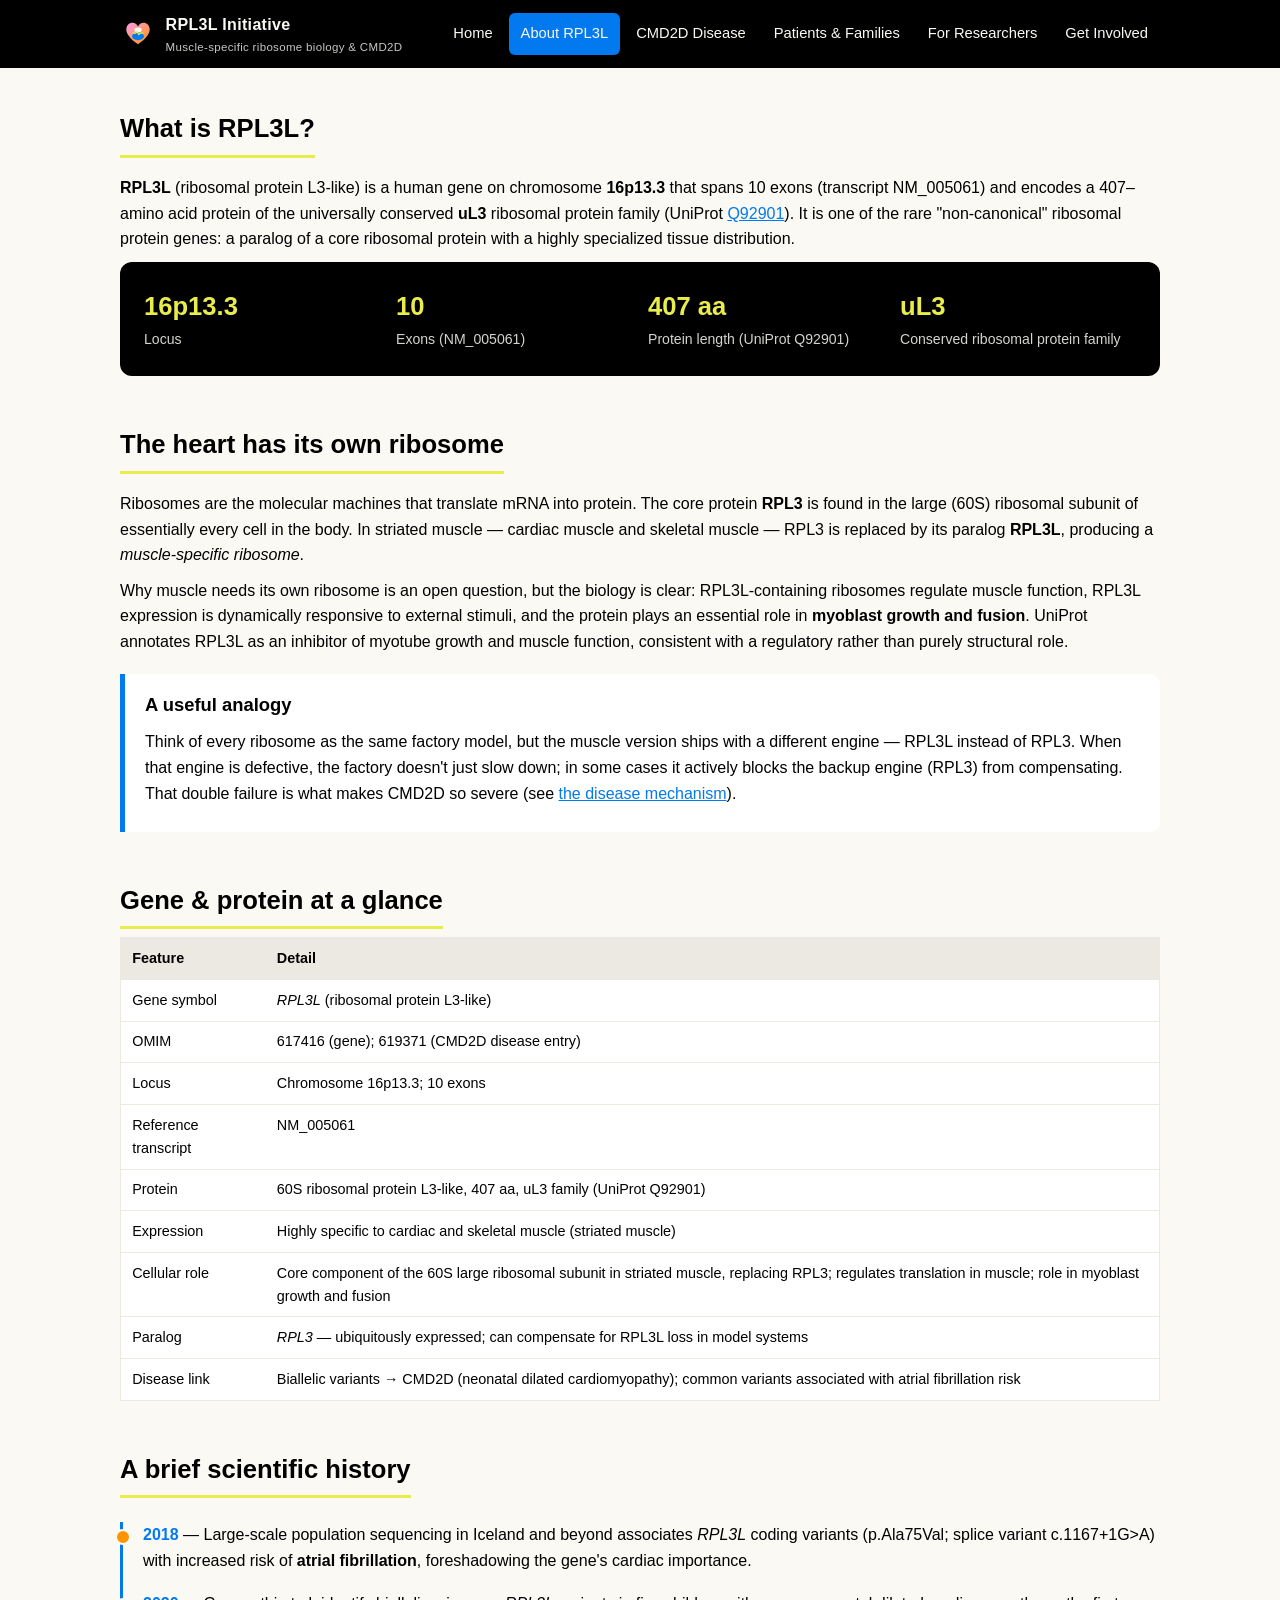
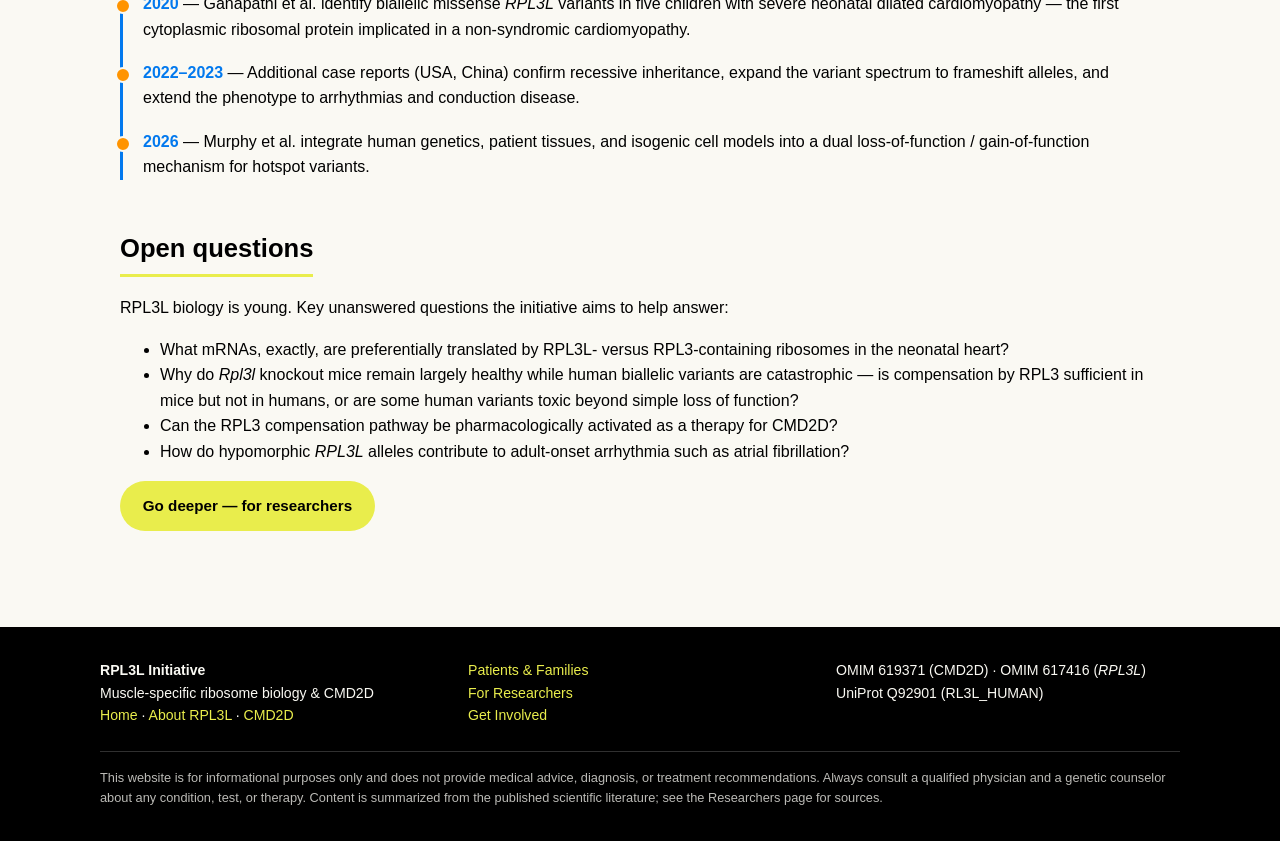
==== about.html @ f1b1e508 "Add files via upload" ====
<!DOCTYPE html>
<html lang="en">
<head>
<meta charset="utf-8">
<meta name="viewport" content="width=device-width, initial-scale=1">
<title>About RPL3L — RPL3L Initiative</title>
<meta name="description" content="RPL3L: the muscle-specific ribosomal protein. Gene, protein, function, and why the heart has its own ribosome.">
<link rel="stylesheet" href="assets/styles.css">
<link rel="icon" type="image/svg+xml" href="assets/logo.svg">
</head>
<body>

<header class="site">
  <div class="navwrap">
    <a class="brand" href="index.html">
      <svg class="mark" viewBox="0 0 40 40" aria-hidden="true" focusable="false">
        <defs>
          <linearGradient id="heartGrad" x1="0" y1="0" x2="1" y2="1">
            <stop offset="0" stop-color="#FD9BED"/>
            <stop offset="1" stop-color="#FF9400"/>
          </linearGradient>
        </defs>
        <circle cx="20" cy="20" r="20" fill="#000000"/>
        <path d="M20 31.5 C 11.5 25.5, 7 20, 7 15 C 7 10.5, 10.3 7.5, 13.8 7.5 C 16.6 7.5, 18.9 9.2, 20 11.8 C 21.1 9.2, 23.4 7.5, 26.2 7.5 C 29.7 7.5, 33 10.5, 33 15 C 33 20, 28.5 25.5, 20 31.5 Z" fill="url(#heartGrad)"/>
        <ellipse cx="20" cy="22.5" rx="6.6" ry="4.4" fill="#0279EE"/>
        <ellipse cx="20" cy="15.6" rx="4.1" ry="2.7" fill="#FAF9F3"/>
        <path d="M14.5 19 L17.5 19 L19 17.2 L21 20.8 L22.5 19 L25.5 19" fill="none" stroke="#E9ED4C" stroke-width="1.4" stroke-linecap="round" stroke-linejoin="round"/>
      </svg>
      <span class="name">RPL3L Initiative<small>Muscle-specific ribosome biology &amp; CMD2D</small></span>
    </a>
    <nav class="main" aria-label="Main navigation">
      <ul>
        <li><a href="index.html">Home</a></li>
        <li><a href="about.html" class="active">About RPL3L</a></li>
        <li><a href="cmd2d.html">CMD2D Disease</a></li>
        <li><a href="patients.html">Patients &amp; Families</a></li>
        <li><a href="research.html">For Researchers</a></li>
        <li><a href="support.html">Get Involved</a></li>
      </ul>
    </nav>
  </div>
</header>

<main>
  <section>
    <h2>What is RPL3L?</h2>
    <p>
      <strong>RPL3L</strong> (ribosomal protein L3-like) is a human gene on chromosome <strong>16p13.3</strong>
      that spans 10 exons (transcript NM_005061) and encodes a 407–amino acid protein of the universally
      conserved <strong>uL3</strong> ribosomal protein family (UniProt <a href="https://rest.uniprot.org/uniprotkb/Q92901" target="_blank" rel="noopener">Q92901</a>).
      It is one of the rare "non-canonical" ribosomal protein genes: a paralog of a core ribosomal protein
      with a highly specialized tissue distribution.
    </p>
    <div class="facts">
      <div class="fact"><b>16p13.3</b><span>Locus</span></div>
      <div class="fact"><b>10</b><span>Exons (NM_005061)</span></div>
      <div class="fact"><b>407 aa</b><span>Protein length (UniProt Q92901)</span></div>
      <div class="fact"><b>uL3</b><span>Conserved ribosomal protein family</span></div>
    </div>
  </section>

  <section>
    <h2>The heart has its own ribosome</h2>
    <p>
      Ribosomes are the molecular machines that translate mRNA into protein. The core protein
      <strong>RPL3</strong> is found in the large (60S) ribosomal subunit of essentially every cell in the body.
      In striated muscle — cardiac muscle and skeletal muscle — RPL3 is replaced by its paralog
      <strong>RPL3L</strong>, producing a <em>muscle-specific ribosome</em>.
    </p>
    <p>
      Why muscle needs its own ribosome is an open question, but the biology is clear: RPL3L-containing
      ribosomes regulate muscle function, RPL3L expression is dynamically responsive to external stimuli,
      and the protein plays an essential role in <strong>myoblast growth and fusion</strong>. UniProt annotates
      RPL3L as an inhibitor of myotube growth and muscle function, consistent with a regulatory rather than
      purely structural role.
    </p>
    <div class="callout blue">
      <h3>A useful analogy</h3>
      <p>
        Think of every ribosome as the same factory model, but the muscle version ships with a different
        engine — RPL3L instead of RPL3. When that engine is defective, the factory doesn't just slow down;
        in some cases it actively blocks the backup engine (RPL3) from compensating. That double failure is
        what makes CMD2D so severe (see <a href="cmd2d.html#mechanism">the disease mechanism</a>).
      </p>
    </div>
  </section>

  <section>
    <h2>Gene &amp; protein at a glance</h2>
    <div class="table-scroll">
      <table class="data">
        <tr><th>Feature</th><th>Detail</th></tr>
        <tr><td>Gene symbol</td><td><em>RPL3L</em> (ribosomal protein L3-like)</td></tr>
        <tr><td>OMIM</td><td>617416 (gene); 619371 (CMD2D disease entry)</td></tr>
        <tr><td>Locus</td><td>Chromosome 16p13.3; 10 exons</td></tr>
        <tr><td>Reference transcript</td><td>NM_005061</td></tr>
        <tr><td>Protein</td><td>60S ribosomal protein L3-like, 407 aa, uL3 family (UniProt Q92901)</td></tr>
        <tr><td>Expression</td><td>Highly specific to cardiac and skeletal muscle (striated muscle)</td></tr>
        <tr><td>Cellular role</td><td>Core component of the 60S large ribosomal subunit in striated muscle, replacing RPL3; regulates translation in muscle; role in myoblast growth and fusion</td></tr>
        <tr><td>Paralog</td><td><em>RPL3</em> — ubiquitously expressed; can compensate for RPL3L loss in model systems</td></tr>
        <tr><td>Disease link</td><td>Biallelic variants → CMD2D (neonatal dilated cardiomyopathy); common variants associated with atrial fibrillation risk</td></tr>
      </table>
    </div>
  </section>

  <section>
    <h2>A brief scientific history</h2>
    <ul class="timeline">
      <li><b class="year">2018</b> — Large-scale population sequencing in Iceland and beyond associates <em>RPL3L</em> coding variants (p.Ala75Val; splice variant c.1167+1G&gt;A) with increased risk of <strong>atrial fibrillation</strong>, foreshadowing the gene's cardiac importance.</li>
      <li><b class="year">2020</b> — Ganapathi et&nbsp;al. identify biallelic missense <em>RPL3L</em> variants in five children with severe neonatal dilated cardiomyopathy — the first cytoplasmic ribosomal protein implicated in a non-syndromic cardiomyopathy.</li>
      <li><b class="year">2022–2023</b> — Additional case reports (USA, China) confirm recessive inheritance, expand the variant spectrum to frameshift alleles, and extend the phenotype to arrhythmias and conduction disease.</li>
      <li><b class="year">2026</b> — Murphy et&nbsp;al. integrate human genetics, patient tissues, and isogenic cell models into a dual loss-of-function / gain-of-function mechanism for hotspot variants.</li>
    </ul>
  </section>

  <section>
    <h2>Open questions</h2>
    <p>
      RPL3L biology is young. Key unanswered questions the initiative aims to help answer:
    </p>
    <ul>
      <li>What mRNAs, exactly, are preferentially translated by RPL3L- versus RPL3-containing ribosomes in the neonatal heart?</li>
      <li>Why do <em>Rpl3l</em> knockout mice remain largely healthy while human biallelic variants are catastrophic — is compensation by RPL3 sufficient in mice but not in humans, or are some human variants toxic beyond simple loss of function?</li>
      <li>Can the RPL3 compensation pathway be pharmacologically activated as a therapy for CMD2D?</li>
      <li>How do hypomorphic <em>RPL3L</em> alleles contribute to adult-onset arrhythmia such as atrial fibrillation?</li>
    </ul>
    <p><a class="btn primary" href="research.html">Go deeper — for researchers</a></p>
  </section>
</main>

<footer class="site">
  <div class="inner">
    <div>
      <strong>RPL3L Initiative</strong><br>
      Muscle-specific ribosome biology &amp; CMD2D<br>
      <a href="index.html">Home</a> · <a href="about.html">About RPL3L</a> · <a href="cmd2d.html">CMD2D</a>
    </div>
    <div>
      <a href="patients.html">Patients &amp; Families</a><br>
      <a href="research.html">For Researchers</a><br>
      <a href="support.html">Get Involved</a>
    </div>
    <div>
      OMIM 619371 (CMD2D) · OMIM 617416 (<em>RPL3L</em>)<br>
      UniProt Q92901 (RL3L_HUMAN)
    </div>
  </div>
  <div class="disclaimer">
    This website is for informational purposes only and does not provide medical advice, diagnosis, or treatment
    recommendations. Always consult a qualified physician and a genetic counselor about any condition, test, or
    therapy. Content is summarized from the published scientific literature; see the Researchers page for sources.
  </div>
</footer>

</body>
</html>
---- assets/styles.css ----
/* RPL3L Foundation — shared styles */
:root {
  --ink: #000000;
  --paper: #FAF9F3;
  --paper-alt: #ECE9E2;
  --yellow: #E9ED4C;
  --orange: #FF9400;
  --green: #75A025;
  --pink: #FD9BED;
  --blue: #0279EE;
  --muted: #5a5a52;
  --maxw: 1080px;
}

* { box-sizing: border-box; }

html { scroll-behavior: smooth; }

body {
  margin: 0;
  font-family: "Liberation Sans", Arimo, Arial, Helvetica, sans-serif;
  background: var(--paper);
  color: var(--ink);
  line-height: 1.6;
}

/* ---------- Header / nav ---------- */
header.site {
  background: var(--ink);
  color: var(--paper);
  position: sticky;
  top: 0;
  z-index: 50;
}
.navwrap {
  max-width: var(--maxw);
  margin: 0 auto;
  padding: 0 1.25rem;
  display: flex;
  align-items: center;
  justify-content: space-between;
  flex-wrap: wrap;
}
.brand {
  display: flex;
  align-items: center;
  gap: 0.6rem;
  padding: 0.75rem 0;
  text-decoration: none;
  color: var(--paper);
}
.brand .mark {
  width: 36px; height: 36px;
  flex: none;
}
.brand .name { font-weight: 700; letter-spacing: 0.02em; }
.brand .name small { display: block; font-weight: 400; font-size: 0.72rem; opacity: 0.8; }
nav.main ul {
  list-style: none;
  display: flex;
  gap: 0.25rem;
  margin: 0; padding: 0;
  flex-wrap: wrap;
}
nav.main a {
  display: block;
  padding: 0.6rem 0.75rem;
  color: var(--paper);
  text-decoration: none;
  font-size: 0.92rem;
  border-radius: 6px;
}
nav.main a:hover { background: rgba(255,255,255,0.14); }
nav.main a.active { background: var(--blue); }

/* ---------- Hero ---------- */
.hero {
  background: var(--ink);
  color: var(--paper);
  padding: 4rem 1.25rem 4.5rem;
}
.hero .inner { max-width: var(--maxw); margin: 0 auto; }
.hero h1 { font-size: clamp(1.9rem, 4.5vw, 3rem); margin: 0 0 0.75rem; line-height: 1.15; }
.hero h1 .line { display: block; }
.hero h1 .accent { color: var(--yellow); }
.hero p.lede { font-size: 1.15rem; max-width: 46rem; opacity: 0.92; margin: 0 0 1.75rem; }
.btnrow { display: flex; gap: 0.75rem; flex-wrap: wrap; }
.btn {
  display: inline-block;
  padding: 0.7rem 1.3rem;
  border-radius: 999px;
  text-decoration: none;
  font-weight: 700;
  font-size: 0.95rem;
  border: 2px solid transparent;
}
.btn.primary { background: var(--yellow); color: var(--ink); }
.btn.primary:hover { background: var(--orange); }
.btn.ghost { border-color: var(--paper); color: var(--paper); }
.btn.ghost:hover { background: rgba(255,255,255,0.15); }

/* ---------- Layout ---------- */
main { max-width: var(--maxw); margin: 0 auto; padding: 2.5rem 1.25rem 3rem; }
section { margin-bottom: 3rem; }
h2 {
  font-size: 1.6rem;
  margin: 0 0 0.5rem;
  padding-bottom: 0.35rem;
  border-bottom: 3px solid var(--yellow);
  display: inline-block;
}
h3 { font-size: 1.15rem; margin: 1.5rem 0 0.4rem; }
p { margin: 0.6rem 0; }
a { color: var(--blue); }
code { background: var(--paper-alt); padding: 0.1em 0.35em; border-radius: 4px; font-size: 0.9em; }

/* ---------- Cards ---------- */
.cards {
  display: grid;
  grid-template-columns: repeat(auto-fit, minmax(230px, 1fr));
  gap: 1rem;
}
.card {
  background: #fff;
  border: 1px solid var(--paper-alt);
  border-radius: 12px;
  padding: 1.25rem;
  text-decoration: none;
  color: var(--ink);
  display: block;
  border-top: 5px solid var(--blue);
  transition: transform 0.12s ease, box-shadow 0.12s ease;
}
.card:hover { transform: translateY(-3px); box-shadow: 0 6px 18px rgba(0,0,0,0.08); }
.card h3 { margin: 0.2rem 0 0.4rem; }
.card p { font-size: 0.92rem; color: var(--muted); margin: 0; }
.card.c-yellow { border-top-color: var(--yellow); }
.card.c-orange { border-top-color: var(--orange); }
.card.c-green  { border-top-color: var(--green); }
.card.c-pink   { border-top-color: var(--pink); }
.card.c-blue   { border-top-color: var(--blue); }

/* ---------- Fact strip ---------- */
.facts {
  display: grid;
  grid-template-columns: repeat(auto-fit, minmax(180px, 1fr));
  gap: 1rem;
  background: var(--ink);
  color: var(--paper);
  border-radius: 12px;
  padding: 1.5rem;
}
.facts .fact b { display: block; font-size: 1.6rem; color: var(--yellow); }
.facts .fact span { font-size: 0.88rem; opacity: 0.85; }

/* ---------- Tables ---------- */
table.data {
  width: 100%;
  border-collapse: collapse;
  font-size: 0.9rem;
  background: #fff;
  border: 1px solid var(--paper-alt);
}
table.data th, table.data td {
  padding: 0.55rem 0.7rem;
  border-bottom: 1px solid var(--paper-alt);
  text-align: left;
  vertical-align: top;
}
table.data th { background: var(--paper-alt); font-weight: 700; }
table.data tr:last-child td { border-bottom: none; }
.table-scroll { overflow-x: auto; }

/* ---------- Callouts ---------- */
.callout {
  border-left: 5px solid var(--orange);
  background: #fff;
  padding: 1rem 1.25rem;
  border-radius: 0 10px 10px 0;
  margin: 1.25rem 0;
}
.callout.blue { border-left-color: var(--blue); }
.callout.green { border-left-color: var(--green); }
.callout h3 { margin: 0 0 0.3rem; }

/* ---------- Timeline ---------- */
.timeline { list-style: none; margin: 1rem 0; padding: 0 0 0 1.25rem; border-left: 3px solid var(--blue); }
.timeline li { margin: 0 0 1.1rem; position: relative; }
.timeline li::before {
  content: "";
  position: absolute;
  left: -1.72rem;
  top: 0.45rem;
  width: 0.75rem; height: 0.75rem;
  border-radius: 50%;
  background: var(--orange);
  border: 2px solid var(--paper);
}
.timeline b.year { color: var(--blue); }

/* ---------- FAQ ---------- */
details {
  background: #fff;
  border: 1px solid var(--paper-alt);
  border-radius: 8px;
  padding: 0.75rem 1rem;
  margin: 0.6rem 0;
}
details summary { font-weight: 700; cursor: pointer; }
details[open] summary { color: var(--blue); }

/* ---------- Footer ---------- */
footer.site {
  background: var(--ink);
  color: var(--paper);
  padding: 2rem 1.25rem;
  font-size: 0.88rem;
}
footer.site .inner {
  max-width: var(--maxw);
  margin: 0 auto;
  display: grid;
  grid-template-columns: repeat(auto-fit, minmax(220px, 1fr));
  gap: 1.5rem;
}
footer.site a { color: var(--yellow); text-decoration: none; }
footer.site a:hover { text-decoration: underline; }
.disclaimer {
  max-width: var(--maxw);
  margin: 1.5rem auto 0;
  padding-top: 1rem;
  border-top: 1px solid rgba(255,255,255,0.25);
  opacity: 0.75;
  font-size: 0.8rem;
}

/* ---------- Misc ---------- */
.pill {
  display: inline-block;
  background: var(--paper-alt);
  border-radius: 999px;
  padding: 0.15rem 0.7rem;
  font-size: 0.8rem;
  font-weight: 700;
  margin: 0 0.25rem 0.25rem 0;
}
.pill.b { background: var(--blue); color: #fff; }
.pill.o { background: var(--orange); color: #fff; }
.pill.g { background: var(--green); color: #fff; }
.pill.p { background: var(--pink); }
.pill.y { background: var(--yellow); }
figure.heroimg { margin: 0; }
figure.heroimg img { width: 100%; border-radius: 12px; display: block; }
figure.heroimg figcaption { font-size: 0.82rem; color: var(--muted); margin-top: 0.4rem; }
.reflist { font-size: 0.88rem; }
.reflist li { margin-bottom: 0.5rem; }
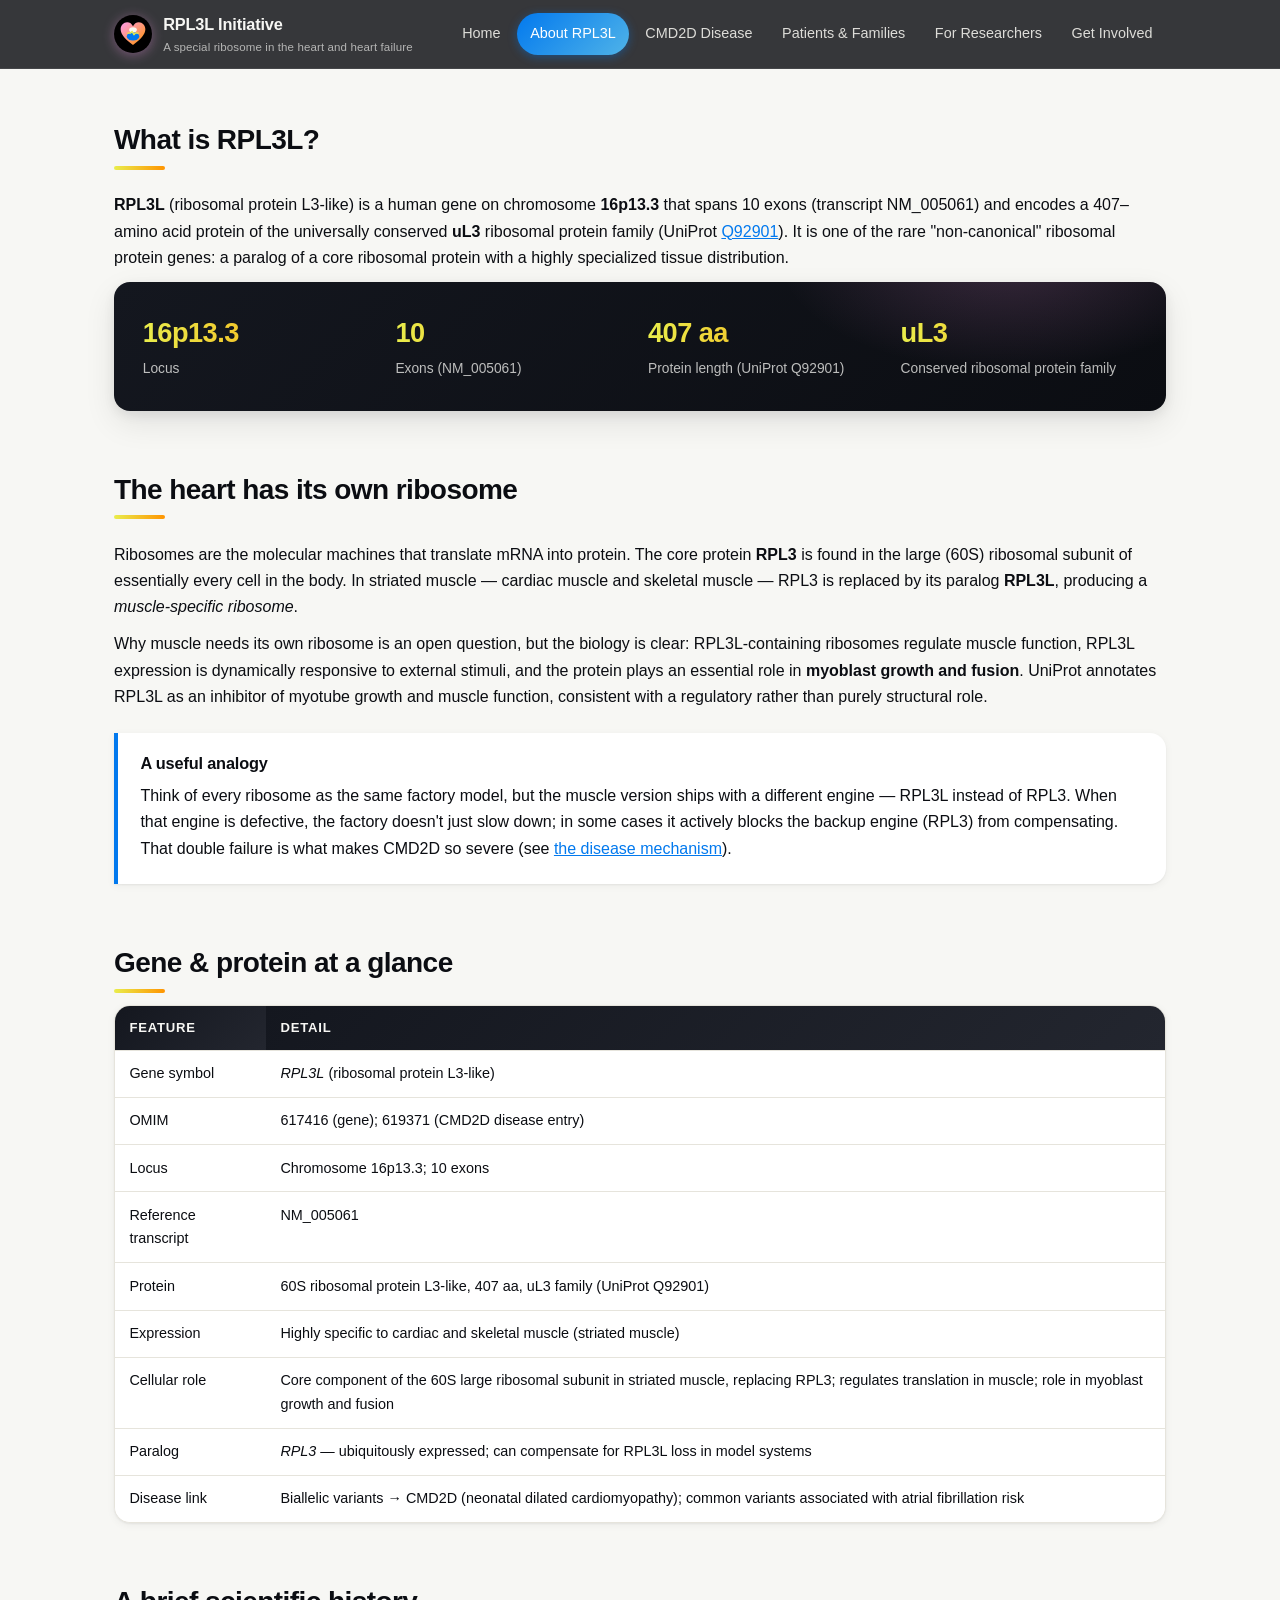
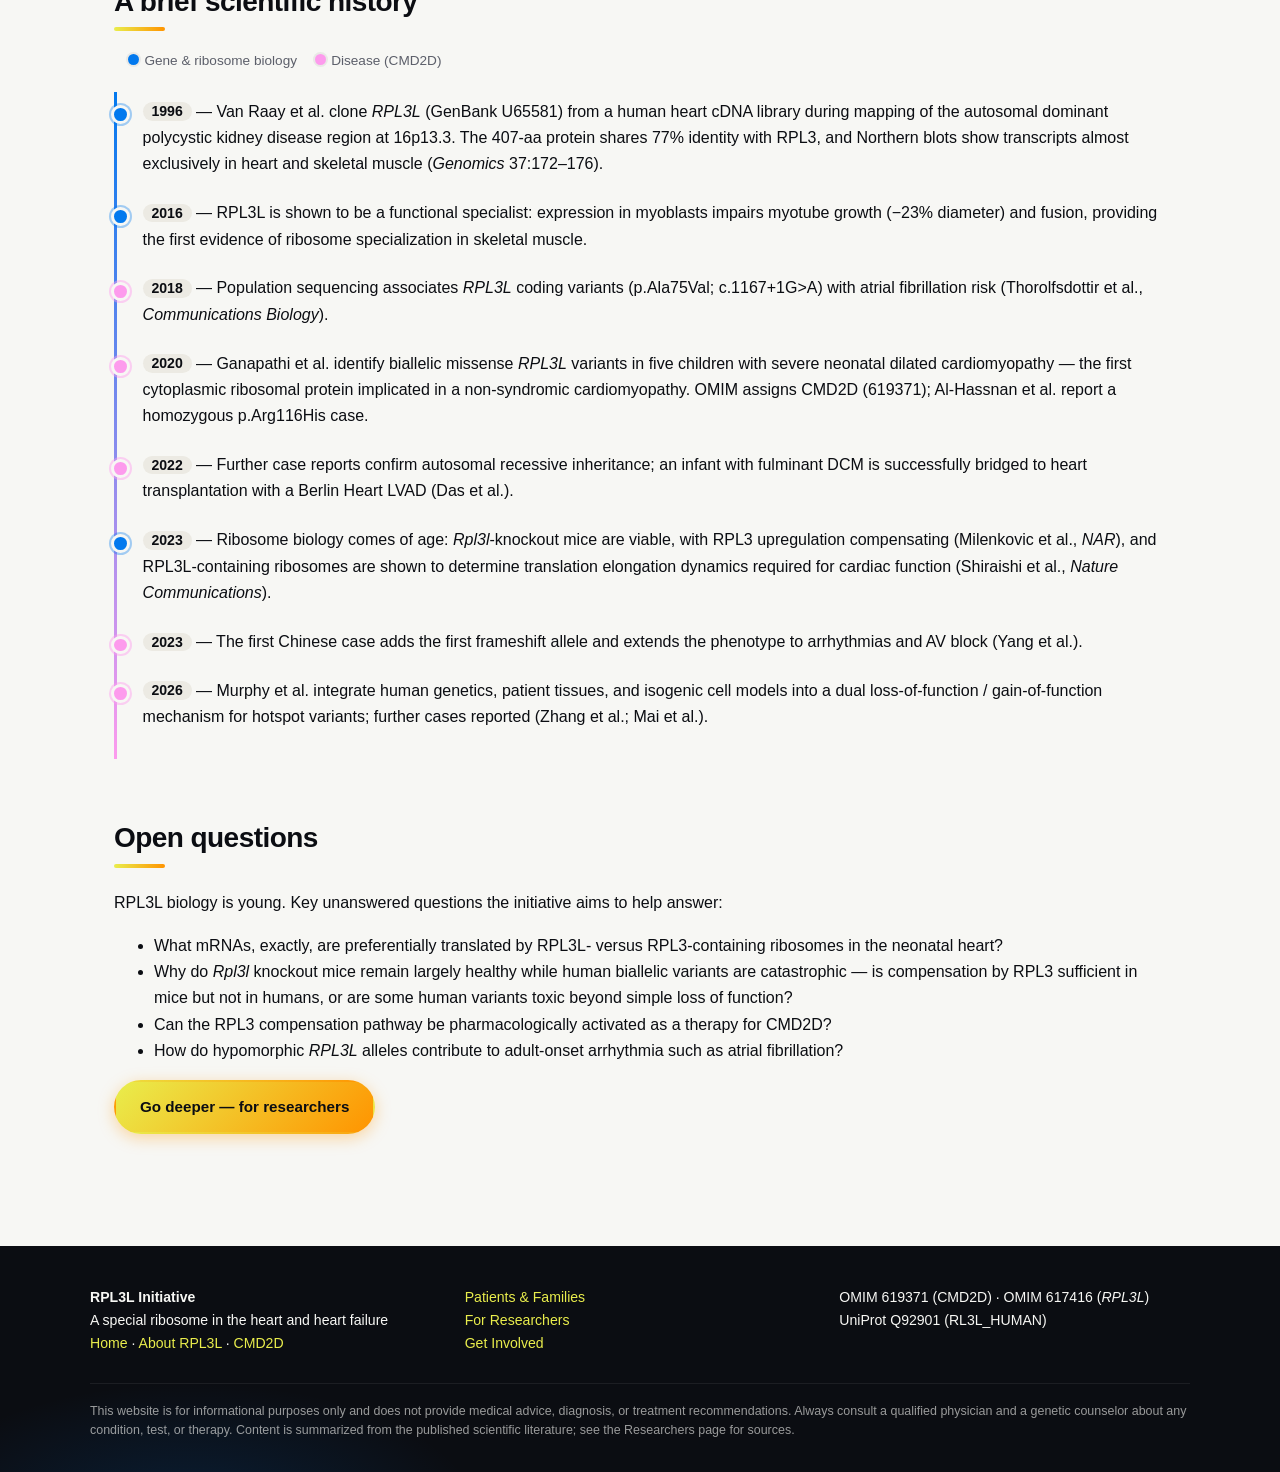
==== commit 094f1fe9: "Add files via upload" ====
--- a/about.html
+++ b/about.html
@@ -26,7 +26,7 @@
         <ellipse cx="20" cy="15.6" rx="4.1" ry="2.7" fill="#FAF9F3"/>
         <path d="M14.5 19 L17.5 19 L19 17.2 L21 20.8 L22.5 19 L25.5 19" fill="none" stroke="#E9ED4C" stroke-width="1.4" stroke-linecap="round" stroke-linejoin="round"/>
       </svg>
-      <span class="name">RPL3L Initiative<small>Muscle-specific ribosome biology &amp; CMD2D</small></span>
+      <span class="name">RPL3L Initiative<small>A special ribosome in the heart and heart failure</small></span>
     </a>
     <nav class="main" aria-label="Main navigation">
       <ul>
@@ -105,11 +105,19 @@
 
   <section>
     <h2>A brief scientific history</h2>
+    <p class="timeline-legend">
+      <span class="dot gene"></span>Gene &amp; ribosome biology
+      <span class="dot dis"></span>Disease (CMD2D)
+    </p>
     <ul class="timeline">
-      <li><b class="year">2018</b> — Large-scale population sequencing in Iceland and beyond associates <em>RPL3L</em> coding variants (p.Ala75Val; splice variant c.1167+1G&gt;A) with increased risk of <strong>atrial fibrillation</strong>, foreshadowing the gene's cardiac importance.</li>
-      <li><b class="year">2020</b> — Ganapathi et&nbsp;al. identify biallelic missense <em>RPL3L</em> variants in five children with severe neonatal dilated cardiomyopathy — the first cytoplasmic ribosomal protein implicated in a non-syndromic cardiomyopathy.</li>
-      <li><b class="year">2022–2023</b> — Additional case reports (USA, China) confirm recessive inheritance, expand the variant spectrum to frameshift alleles, and extend the phenotype to arrhythmias and conduction disease.</li>
-      <li><b class="year">2026</b> — Murphy et&nbsp;al. integrate human genetics, patient tissues, and isogenic cell models into a dual loss-of-function / gain-of-function mechanism for hotspot variants.</li>
+      <li><b class="year">1996</b> — Van Raay et&nbsp;al. clone <em>RPL3L</em> (GenBank U65581) from a human heart cDNA library during mapping of the autosomal dominant polycystic kidney disease region at 16p13.3. The 407-aa protein shares 77% identity with RPL3, and Northern blots show transcripts almost exclusively in heart and skeletal muscle (<em>Genomics</em> 37:172–176).</li>
+      <li><b class="year">2016</b> — RPL3L is shown to be a functional specialist: expression in myoblasts impairs myotube growth (−23% diameter) and fusion, providing the first evidence of ribosome specialization in skeletal muscle.</li>
+      <li class="disease"><b class="year">2018</b> — Population sequencing associates <em>RPL3L</em> coding variants (p.Ala75Val; c.1167+1G&gt;A) with atrial fibrillation risk (Thorolfsdottir et&nbsp;al., <em>Communications Biology</em>).</li>
+      <li class="disease"><b class="year">2020</b> — Ganapathi et&nbsp;al. identify biallelic missense <em>RPL3L</em> variants in five children with severe neonatal dilated cardiomyopathy — the first cytoplasmic ribosomal protein implicated in a non-syndromic cardiomyopathy. OMIM assigns CMD2D (619371); Al-Hassnan et&nbsp;al. report a homozygous p.Arg116His case.</li>
+      <li class="disease"><b class="year">2022</b> — Further case reports confirm autosomal recessive inheritance; an infant with fulminant DCM is successfully bridged to heart transplantation with a Berlin Heart LVAD (Das et&nbsp;al.).</li>
+      <li><b class="year">2023</b> — Ribosome biology comes of age: <em>Rpl3l</em>-knockout mice are viable, with RPL3 upregulation compensating (Milenkovic et&nbsp;al., <em>NAR</em>), and RPL3L-containing ribosomes are shown to determine translation elongation dynamics required for cardiac function (Shiraishi et&nbsp;al., <em>Nature Communications</em>).</li>
+      <li class="disease"><b class="year">2023</b> — The first Chinese case adds the first frameshift allele and extends the phenotype to arrhythmias and AV block (Yang et&nbsp;al.).</li>
+      <li class="disease"><b class="year">2026</b> — Murphy et&nbsp;al. integrate human genetics, patient tissues, and isogenic cell models into a dual loss-of-function / gain-of-function mechanism for hotspot variants; further cases reported (Zhang et&nbsp;al.; Mai et&nbsp;al.).</li>
     </ul>
   </section>
 
@@ -132,7 +140,7 @@
   <div class="inner">
     <div>
       <strong>RPL3L Initiative</strong><br>
-      Muscle-specific ribosome biology &amp; CMD2D<br>
+      A special ribosome in the heart and heart failure<br>
       <a href="index.html">Home</a> · <a href="about.html">About RPL3L</a> · <a href="cmd2d.html">CMD2D</a>
     </div>
     <div>
--- a/assets/styles.css
+++ b/assets/styles.css
@@ -1,222 +1,378 @@
-/* RPL3L Foundation — shared styles */
+/* RPL3L Initiative — modern theme */
 :root {
-  --ink: #000000;
-  --paper: #FAF9F3;
-  --paper-alt: #ECE9E2;
-  --yellow: #E9ED4C;
-  --orange: #FF9400;
-  --green: #75A025;
-  --pink: #FD9BED;
-  --blue: #0279EE;
-  --muted: #5a5a52;
-  --maxw: 1080px;
+  --ink: #0b0d12;
+  --paper: #f7f7f4;
+  --paper-alt: #eceae3;
+  --card: #ffffff;
+  --yellow: #e9ed4c;
+  --orange: #ff9400;
+  --green: #75a025;
+  --pink: #fd9bed;
+  --blue: #0279ee;
+  --muted: #5c5f6a;
+  --line: #e6e4dc;
+  --radius: 16px;
+  --shadow-sm: 0 1px 2px rgba(11, 13, 18, 0.05), 0 2px 8px rgba(11, 13, 18, 0.05);
+  --shadow-md: 0 4px 12px rgba(11, 13, 18, 0.07), 0 12px 32px rgba(11, 13, 18, 0.09);
+  --maxw: 1100px;
 }
 
 * { box-sizing: border-box; }
-
 html { scroll-behavior: smooth; }
+::selection { background: var(--yellow); color: var(--ink); }
+:focus-visible { outline: 3px solid var(--blue); outline-offset: 2px; border-radius: 4px; }
 
 body {
   margin: 0;
-  font-family: "Liberation Sans", Arimo, Arial, Helvetica, sans-serif;
+  font-family: "Inter", "Liberation Sans", Arimo, -apple-system, "Segoe UI", Roboto, "Helvetica Neue", Arial, sans-serif;
   background: var(--paper);
   color: var(--ink);
-  line-height: 1.6;
+  line-height: 1.65;
+  -webkit-font-smoothing: antialiased;
+  text-rendering: optimizeLegibility;
 }
 
 /* ---------- Header / nav ---------- */
 header.site {
-  background: var(--ink);
+  background: rgba(11, 13, 18, 0.82);
   color: var(--paper);
   position: sticky;
   top: 0;
   z-index: 50;
+  backdrop-filter: blur(14px) saturate(1.4);
+  -webkit-backdrop-filter: blur(14px) saturate(1.4);
+  border-bottom: 1px solid rgba(255, 255, 255, 0.08);
 }
 .navwrap {
   max-width: var(--maxw);
   margin: 0 auto;
-  padding: 0 1.25rem;
+  padding: 0 1.5rem;
   display: flex;
   align-items: center;
   justify-content: space-between;
   flex-wrap: wrap;
+  gap: 0.25rem 1rem;
 }
 .brand {
   display: flex;
   align-items: center;
-  gap: 0.6rem;
-  padding: 0.75rem 0;
+  gap: 0.7rem;
+  padding: 0.7rem 0;
   text-decoration: none;
   color: var(--paper);
 }
 .brand .mark {
-  width: 36px; height: 36px;
+  width: 38px; height: 38px;
   flex: none;
-}
-.brand .name { font-weight: 700; letter-spacing: 0.02em; }
-.brand .name small { display: block; font-weight: 400; font-size: 0.72rem; opacity: 0.8; }
+  filter: drop-shadow(0 2px 6px rgba(253, 155, 237, 0.35));
+  transition: transform 0.25s ease;
+}
+.brand:hover .mark { transform: scale(1.06) rotate(-3deg); }
+.brand .name { font-weight: 700; letter-spacing: -0.01em; font-size: 1.02rem; }
+.brand .name small { display: block; font-weight: 400; font-size: 0.72rem; opacity: 0.65; letter-spacing: 0.01em; }
 nav.main ul {
   list-style: none;
   display: flex;
-  gap: 0.25rem;
+  gap: 0.15rem;
   margin: 0; padding: 0;
   flex-wrap: wrap;
 }
 nav.main a {
   display: block;
-  padding: 0.6rem 0.75rem;
-  color: var(--paper);
+  padding: 0.55rem 0.85rem;
+  color: rgba(250, 249, 243, 0.85);
   text-decoration: none;
-  font-size: 0.92rem;
-  border-radius: 6px;
-}
-nav.main a:hover { background: rgba(255,255,255,0.14); }
-nav.main a.active { background: var(--blue); }
+  font-size: 0.9rem;
+  font-weight: 500;
+  border-radius: 999px;
+  transition: color 0.15s ease, background 0.15s ease;
+}
+nav.main a:hover { color: #fff; background: rgba(255, 255, 255, 0.1); }
+nav.main a.active {
+  background: linear-gradient(135deg, var(--blue), #4fb3e8);
+  color: #fff;
+  box-shadow: 0 2px 10px rgba(2, 121, 238, 0.4);
+}
 
 /* ---------- Hero ---------- */
 .hero {
+  position: relative;
   background: var(--ink);
   color: var(--paper);
-  padding: 4rem 1.25rem 4.5rem;
-}
-.hero .inner { max-width: var(--maxw); margin: 0 auto; }
-.hero h1 { font-size: clamp(1.9rem, 4.5vw, 3rem); margin: 0 0 0.75rem; line-height: 1.15; }
+  padding: 5.5rem 1.5rem 6rem;
+  overflow: hidden;
+}
+.hero::before {
+  content: "";
+  position: absolute;
+  inset: 0;
+  background:
+    radial-gradient(42rem 24rem at 12% -10%, rgba(2, 121, 238, 0.28), transparent 60%),
+    radial-gradient(38rem 22rem at 88% 0%, rgba(253, 155, 237, 0.22), transparent 60%),
+    radial-gradient(30rem 20rem at 55% 115%, rgba(255, 148, 0, 0.14), transparent 65%);
+  pointer-events: none;
+}
+.hero .inner { position: relative; max-width: var(--maxw); margin: 0 auto; }
+.hero h1 {
+  font-size: clamp(2rem, 4.8vw, 3.2rem);
+  margin: 0 0 1rem;
+  line-height: 1.12;
+  letter-spacing: -0.025em;
+  font-weight: 800;
+}
 .hero h1 .line { display: block; }
-.hero h1 .accent { color: var(--yellow); }
-.hero p.lede { font-size: 1.15rem; max-width: 46rem; opacity: 0.92; margin: 0 0 1.75rem; }
-.btnrow { display: flex; gap: 0.75rem; flex-wrap: wrap; }
+.hero h1 .accent {
+  background: linear-gradient(90deg, var(--yellow), var(--orange) 55%, var(--pink));
+  -webkit-background-clip: text;
+  background-clip: text;
+  color: transparent;
+}
+.hero p.lede { font-size: 1.15rem; max-width: 46rem; opacity: 0.88; margin: 0 0 2rem; }
+.btnrow { display: flex; gap: 0.8rem; flex-wrap: wrap; }
 .btn {
   display: inline-block;
-  padding: 0.7rem 1.3rem;
+  padding: 0.75rem 1.5rem;
   border-radius: 999px;
   text-decoration: none;
-  font-weight: 700;
+  font-weight: 600;
   font-size: 0.95rem;
   border: 2px solid transparent;
-}
-.btn.primary { background: var(--yellow); color: var(--ink); }
-.btn.primary:hover { background: var(--orange); }
-.btn.ghost { border-color: var(--paper); color: var(--paper); }
-.btn.ghost:hover { background: rgba(255,255,255,0.15); }
+  transition: transform 0.15s ease, box-shadow 0.15s ease, background 0.15s ease;
+}
+.btn:hover { transform: translateY(-2px); }
+.btn.primary {
+  background: linear-gradient(135deg, var(--yellow), var(--orange));
+  color: var(--ink);
+  box-shadow: 0 4px 16px rgba(255, 148, 0, 0.35);
+}
+.btn.primary:hover { box-shadow: 0 6px 22px rgba(255, 148, 0, 0.45); }
+.btn.ghost { border-color: rgba(250, 249, 243, 0.4); color: var(--paper); }
+.btn.ghost:hover { background: rgba(255, 255, 255, 0.1); border-color: rgba(250, 249, 243, 0.7); }
 
 /* ---------- Layout ---------- */
-main { max-width: var(--maxw); margin: 0 auto; padding: 2.5rem 1.25rem 3rem; }
-section { margin-bottom: 3rem; }
+main { max-width: var(--maxw); margin: 0 auto; padding: 3rem 1.5rem 3.5rem; }
+section { margin-bottom: 3.5rem; scroll-margin-top: 5rem; }
 h2 {
-  font-size: 1.6rem;
-  margin: 0 0 0.5rem;
-  padding-bottom: 0.35rem;
-  border-bottom: 3px solid var(--yellow);
+  font-size: 1.75rem;
+  letter-spacing: -0.02em;
+  margin: 0 0 0.75rem;
   display: inline-block;
-}
-h3 { font-size: 1.15rem; margin: 1.5rem 0 0.4rem; }
-p { margin: 0.6rem 0; }
+  position: relative;
+  padding-bottom: 0.4rem;
+}
+h2::after {
+  content: "";
+  position: absolute;
+  left: 0; bottom: 0;
+  width: 3.2rem; height: 4px;
+  border-radius: 4px;
+  background: linear-gradient(90deg, var(--yellow), var(--orange));
+}
+h3 { font-size: 1.15rem; margin: 1.6rem 0 0.4rem; letter-spacing: -0.01em; }
+p { margin: 0.65rem 0; }
 a { color: var(--blue); }
-code { background: var(--paper-alt); padding: 0.1em 0.35em; border-radius: 4px; font-size: 0.9em; }
+code {
+  background: var(--paper-alt);
+  padding: 0.12em 0.4em;
+  border-radius: 6px;
+  font-size: 0.88em;
+  font-family: "SF Mono", ui-monospace, "Cascadia Code", Consolas, monospace;
+}
 
 /* ---------- Cards ---------- */
 .cards {
   display: grid;
   grid-template-columns: repeat(auto-fit, minmax(230px, 1fr));
-  gap: 1rem;
+  gap: 1.1rem;
 }
 .card {
-  background: #fff;
-  border: 1px solid var(--paper-alt);
-  border-radius: 12px;
-  padding: 1.25rem;
+  background: var(--card);
+  border: 1px solid var(--line);
+  border-radius: var(--radius);
+  padding: 1.4rem 1.3rem;
   text-decoration: none;
   color: var(--ink);
   display: block;
-  border-top: 5px solid var(--blue);
-  transition: transform 0.12s ease, box-shadow 0.12s ease;
-}
-.card:hover { transform: translateY(-3px); box-shadow: 0 6px 18px rgba(0,0,0,0.08); }
-.card h3 { margin: 0.2rem 0 0.4rem; }
+  position: relative;
+  box-shadow: var(--shadow-sm);
+  transition: transform 0.18s ease, box-shadow 0.18s ease, border-color 0.18s ease;
+  overflow: hidden;
+}
+.card::before {
+  content: "";
+  position: absolute;
+  top: 0; left: 0; right: 0;
+  height: 4px;
+  background: var(--blue);
+}
+.card:hover { transform: translateY(-4px); box-shadow: var(--shadow-md); border-color: transparent; }
+.card h3 { margin: 0.3rem 0 0.45rem; font-size: 1.05rem; }
 .card p { font-size: 0.92rem; color: var(--muted); margin: 0; }
-.card.c-yellow { border-top-color: var(--yellow); }
-.card.c-orange { border-top-color: var(--orange); }
-.card.c-green  { border-top-color: var(--green); }
-.card.c-pink   { border-top-color: var(--pink); }
-.card.c-blue   { border-top-color: var(--blue); }
+.card a { font-weight: 600; }
+.card.c-yellow::before { background: linear-gradient(90deg, var(--yellow), var(--orange)); }
+.card.c-orange::before { background: linear-gradient(90deg, var(--orange), var(--pink)); }
+.card.c-green::before  { background: linear-gradient(90deg, var(--green), var(--yellow)); }
+.card.c-pink::before   { background: linear-gradient(90deg, var(--pink), var(--blue)); }
+.card.c-blue::before   { background: linear-gradient(90deg, var(--blue), var(--pink)); }
 
 /* ---------- Fact strip ---------- */
 .facts {
   display: grid;
   grid-template-columns: repeat(auto-fit, minmax(180px, 1fr));
   gap: 1rem;
-  background: var(--ink);
-  color: var(--paper);
-  border-radius: 12px;
-  padding: 1.5rem;
-}
-.facts .fact b { display: block; font-size: 1.6rem; color: var(--yellow); }
-.facts .fact span { font-size: 0.88rem; opacity: 0.85; }
+  background: linear-gradient(135deg, #14171f, #0b0d12);
+  color: var(--paper);
+  border-radius: var(--radius);
+  padding: 1.8rem;
+  box-shadow: var(--shadow-md);
+  position: relative;
+  overflow: hidden;
+}
+.facts::before {
+  content: "";
+  position: absolute;
+  inset: 0;
+  background: radial-gradient(24rem 12rem at 85% -20%, rgba(253, 155, 237, 0.18), transparent 60%);
+  pointer-events: none;
+}
+.facts .fact { position: relative; }
+.facts .fact b {
+  display: block;
+  font-size: 1.7rem;
+  letter-spacing: -0.02em;
+  background: linear-gradient(90deg, var(--yellow), var(--orange));
+  -webkit-background-clip: text;
+  background-clip: text;
+  color: transparent;
+}
+.facts .fact span { font-size: 0.86rem; opacity: 0.75; }
 
 /* ---------- Tables ---------- */
+.table-scroll {
+  overflow-x: auto;
+  border-radius: var(--radius);
+  box-shadow: var(--shadow-sm);
+  border: 1px solid var(--line);
+  background: var(--card);
+}
 table.data {
   width: 100%;
   border-collapse: collapse;
   font-size: 0.9rem;
-  background: #fff;
-  border: 1px solid var(--paper-alt);
+  background: transparent;
+  border: none;
 }
 table.data th, table.data td {
-  padding: 0.55rem 0.7rem;
-  border-bottom: 1px solid var(--paper-alt);
+  padding: 0.7rem 0.9rem;
+  border-bottom: 1px solid var(--line);
   text-align: left;
   vertical-align: top;
 }
-table.data th { background: var(--paper-alt); font-weight: 700; }
+table.data th {
+  background: linear-gradient(135deg, #14171f, #23262f);
+  color: var(--paper);
+  font-weight: 600;
+  font-size: 0.82rem;
+  text-transform: uppercase;
+  letter-spacing: 0.06em;
+  position: sticky;
+  top: 0;
+}
+table.data td { background: var(--card); }
 table.data tr:last-child td { border-bottom: none; }
-.table-scroll { overflow-x: auto; }
+table.data tbody tr { transition: background 0.12s ease; }
+table.data tbody tr:hover td { background: #fbfaf6; }
 
 /* ---------- Callouts ---------- */
 .callout {
-  border-left: 5px solid var(--orange);
-  background: #fff;
-  padding: 1rem 1.25rem;
-  border-radius: 0 10px 10px 0;
-  margin: 1.25rem 0;
+  border-left: 4px solid var(--orange);
+  background: var(--card);
+  padding: 1.1rem 1.4rem;
+  border-radius: 0 var(--radius) var(--radius) 0;
+  margin: 1.4rem 0;
+  box-shadow: var(--shadow-sm);
 }
 .callout.blue { border-left-color: var(--blue); }
 .callout.green { border-left-color: var(--green); }
-.callout h3 { margin: 0 0 0.3rem; }
+.callout h3 { margin: 0 0 0.35rem; font-size: 1.02rem; }
+.callout p { margin: 0.3rem 0; }
 
 /* ---------- Timeline ---------- */
-.timeline { list-style: none; margin: 1rem 0; padding: 0 0 0 1.25rem; border-left: 3px solid var(--blue); }
-.timeline li { margin: 0 0 1.1rem; position: relative; }
+.timeline {
+  list-style: none;
+  margin: 1.25rem 0;
+  padding: 0.4rem 0 0.4rem 1.6rem;
+  border-left: 3px solid transparent;
+  border-image: linear-gradient(180deg, var(--blue), var(--pink)) 1;
+}
+.timeline li { margin: 0 0 1.4rem; position: relative; }
 .timeline li::before {
   content: "";
   position: absolute;
-  left: -1.72rem;
-  top: 0.45rem;
-  width: 0.75rem; height: 0.75rem;
+  left: -1.98rem;
+  top: 0.42rem;
+  width: 0.8rem; height: 0.8rem;
   border-radius: 50%;
-  background: var(--orange);
-  border: 2px solid var(--paper);
-}
-.timeline b.year { color: var(--blue); }
+  background: var(--blue);
+  border: 3px solid var(--paper);
+  box-shadow: 0 0 0 2px rgba(2, 121, 238, 0.35);
+}
+.timeline li.disease::before {
+  background: var(--pink);
+  box-shadow: 0 0 0 2px rgba(253, 155, 237, 0.45);
+}
+.timeline b.year {
+  color: var(--ink);
+  font-weight: 700;
+  background: var(--paper-alt);
+  padding: 0.08rem 0.55rem;
+  border-radius: 999px;
+  font-size: 0.88em;
+}
+.timeline-legend { font-size: 0.85rem; color: var(--muted); margin: 0.4rem 0 1rem; }
+.timeline-legend .dot {
+  display: inline-block;
+  width: 0.68rem; height: 0.68rem;
+  border-radius: 50%;
+  margin: 0 0.32rem 0 0.9rem;
+  vertical-align: baseline;
+  box-shadow: 0 0 0 2px rgba(0, 0, 0, 0.06);
+}
+.timeline-legend .dot.gene { background: var(--blue); }
+.timeline-legend .dot.dis { background: var(--pink); }
 
 /* ---------- FAQ ---------- */
 details {
-  background: #fff;
-  border: 1px solid var(--paper-alt);
-  border-radius: 8px;
-  padding: 0.75rem 1rem;
+  background: var(--card);
+  border: 1px solid var(--line);
+  border-radius: 12px;
+  padding: 0.85rem 1.15rem;
   margin: 0.6rem 0;
-}
-details summary { font-weight: 700; cursor: pointer; }
-details[open] summary { color: var(--blue); }
+  box-shadow: var(--shadow-sm);
+  transition: box-shadow 0.15s ease;
+}
+details:hover { box-shadow: var(--shadow-md); }
+details summary { font-weight: 600; cursor: pointer; }
+details[open] summary { color: var(--blue); margin-bottom: 0.3rem; }
 
 /* ---------- Footer ---------- */
 footer.site {
   background: var(--ink);
   color: var(--paper);
-  padding: 2rem 1.25rem;
+  padding: 2.5rem 1.5rem 2rem;
   font-size: 0.88rem;
+  position: relative;
+  overflow: hidden;
+}
+footer.site::before {
+  content: "";
+  position: absolute;
+  inset: 0;
+  background: radial-gradient(30rem 14rem at 15% 120%, rgba(2, 121, 238, 0.16), transparent 60%);
+  pointer-events: none;
 }
 footer.site .inner {
+  position: relative;
   max-width: var(--maxw);
   margin: 0 auto;
   display: grid;
@@ -226,12 +382,14 @@
 footer.site a { color: var(--yellow); text-decoration: none; }
 footer.site a:hover { text-decoration: underline; }
 .disclaimer {
+  position: relative;
   max-width: var(--maxw);
-  margin: 1.5rem auto 0;
-  padding-top: 1rem;
-  border-top: 1px solid rgba(255,255,255,0.25);
-  opacity: 0.75;
-  font-size: 0.8rem;
+  margin: 1.75rem auto 0;
+  padding-top: 1.1rem;
+  border-top: 1px solid rgba(255, 255, 255, 0.12);
+  opacity: 0.6;
+  font-size: 0.78rem;
+  line-height: 1.55;
 }
 
 /* ---------- Misc ---------- */
@@ -239,10 +397,10 @@
   display: inline-block;
   background: var(--paper-alt);
   border-radius: 999px;
-  padding: 0.15rem 0.7rem;
+  padding: 0.18rem 0.75rem;
   font-size: 0.8rem;
-  font-weight: 700;
-  margin: 0 0.25rem 0.25rem 0;
+  font-weight: 600;
+  margin: 0 0.3rem 0.3rem 0;
 }
 .pill.b { background: var(--blue); color: #fff; }
 .pill.o { background: var(--orange); color: #fff; }
@@ -250,7 +408,12 @@
 .pill.p { background: var(--pink); }
 .pill.y { background: var(--yellow); }
 figure.heroimg { margin: 0; }
-figure.heroimg img { width: 100%; border-radius: 12px; display: block; }
-figure.heroimg figcaption { font-size: 0.82rem; color: var(--muted); margin-top: 0.4rem; }
-.reflist { font-size: 0.88rem; }
-.reflist li { margin-bottom: 0.5rem; }
+figure.heroimg img { width: 100%; border-radius: var(--radius); display: block; box-shadow: var(--shadow-md); }
+figure.heroimg figcaption { font-size: 0.82rem; color: var(--muted); margin-top: 0.5rem; }
+.reflist { font-size: 0.88rem; padding-left: 1.2rem; }
+.reflist li { margin-bottom: 0.55rem; }
+
+@media (prefers-reduced-motion: reduce) {
+  html { scroll-behavior: auto; }
+  *, *::before, *::after { transition: none !important; }
+}
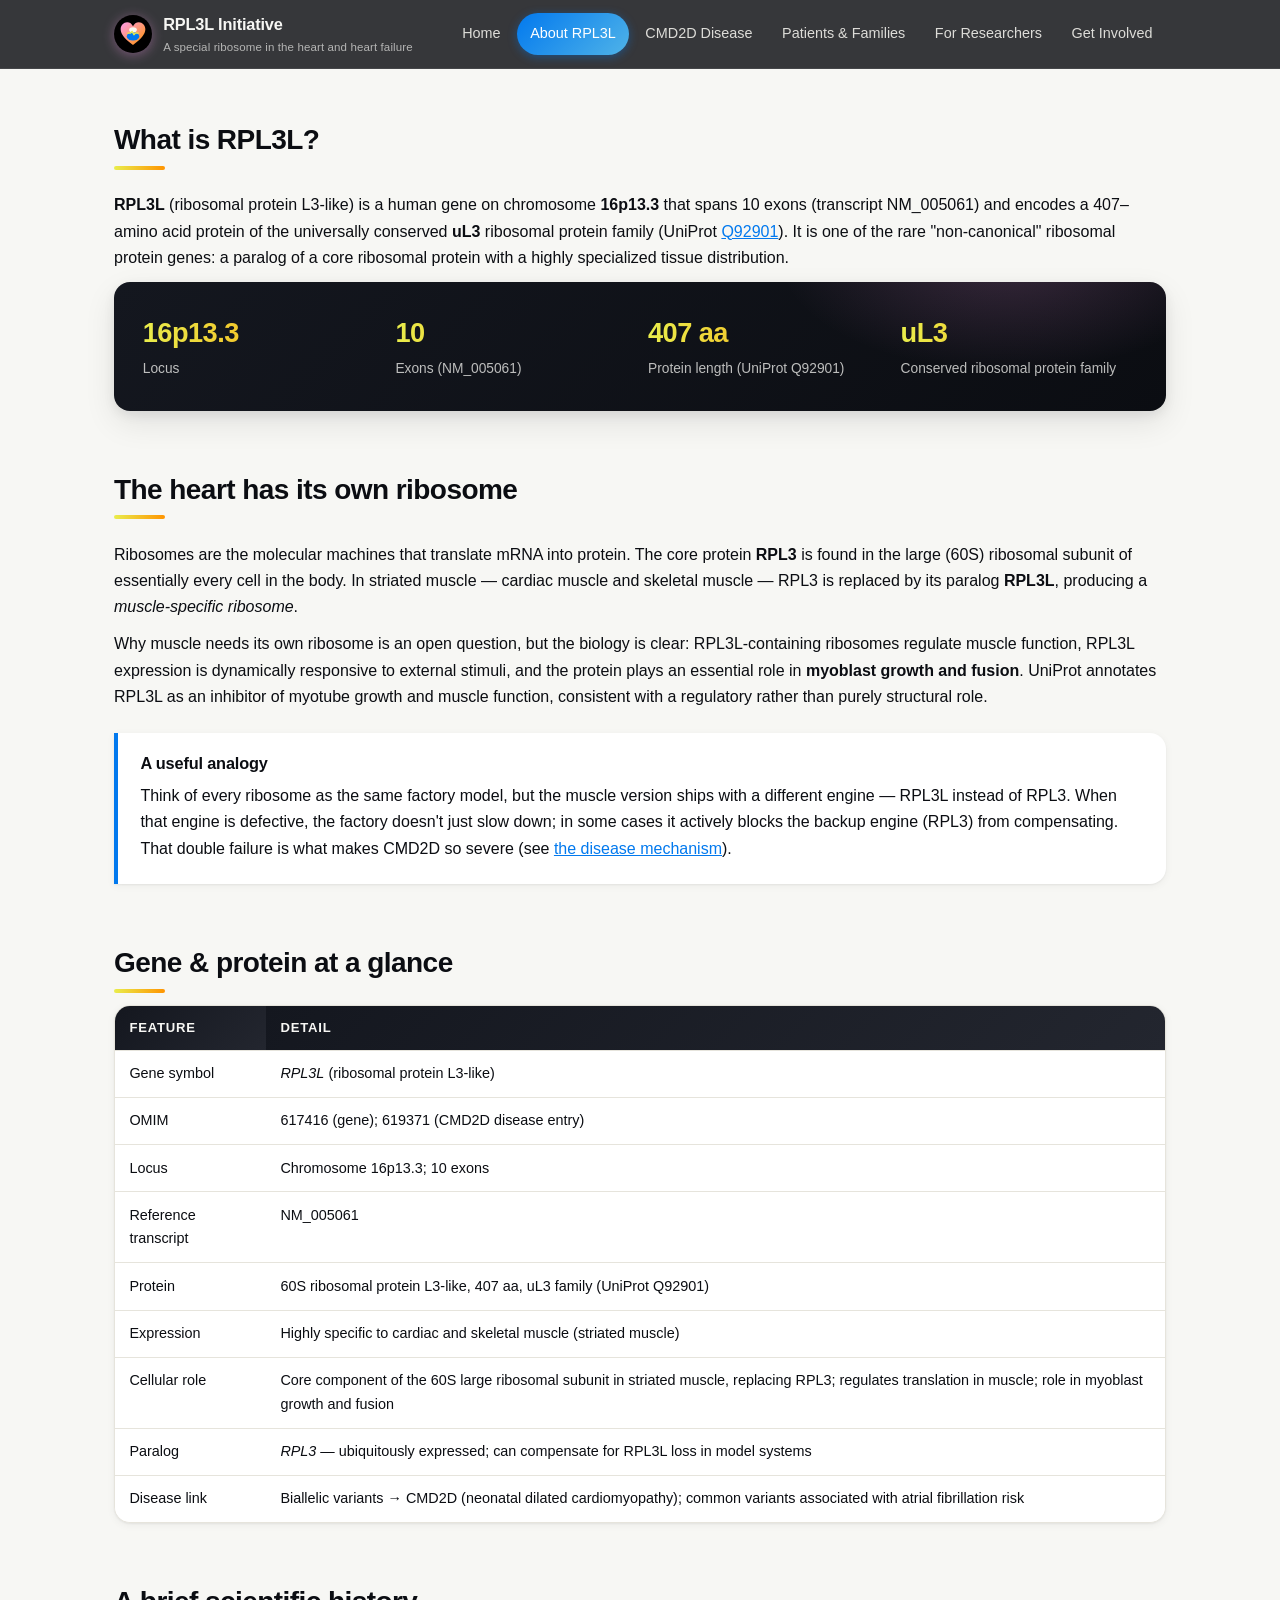
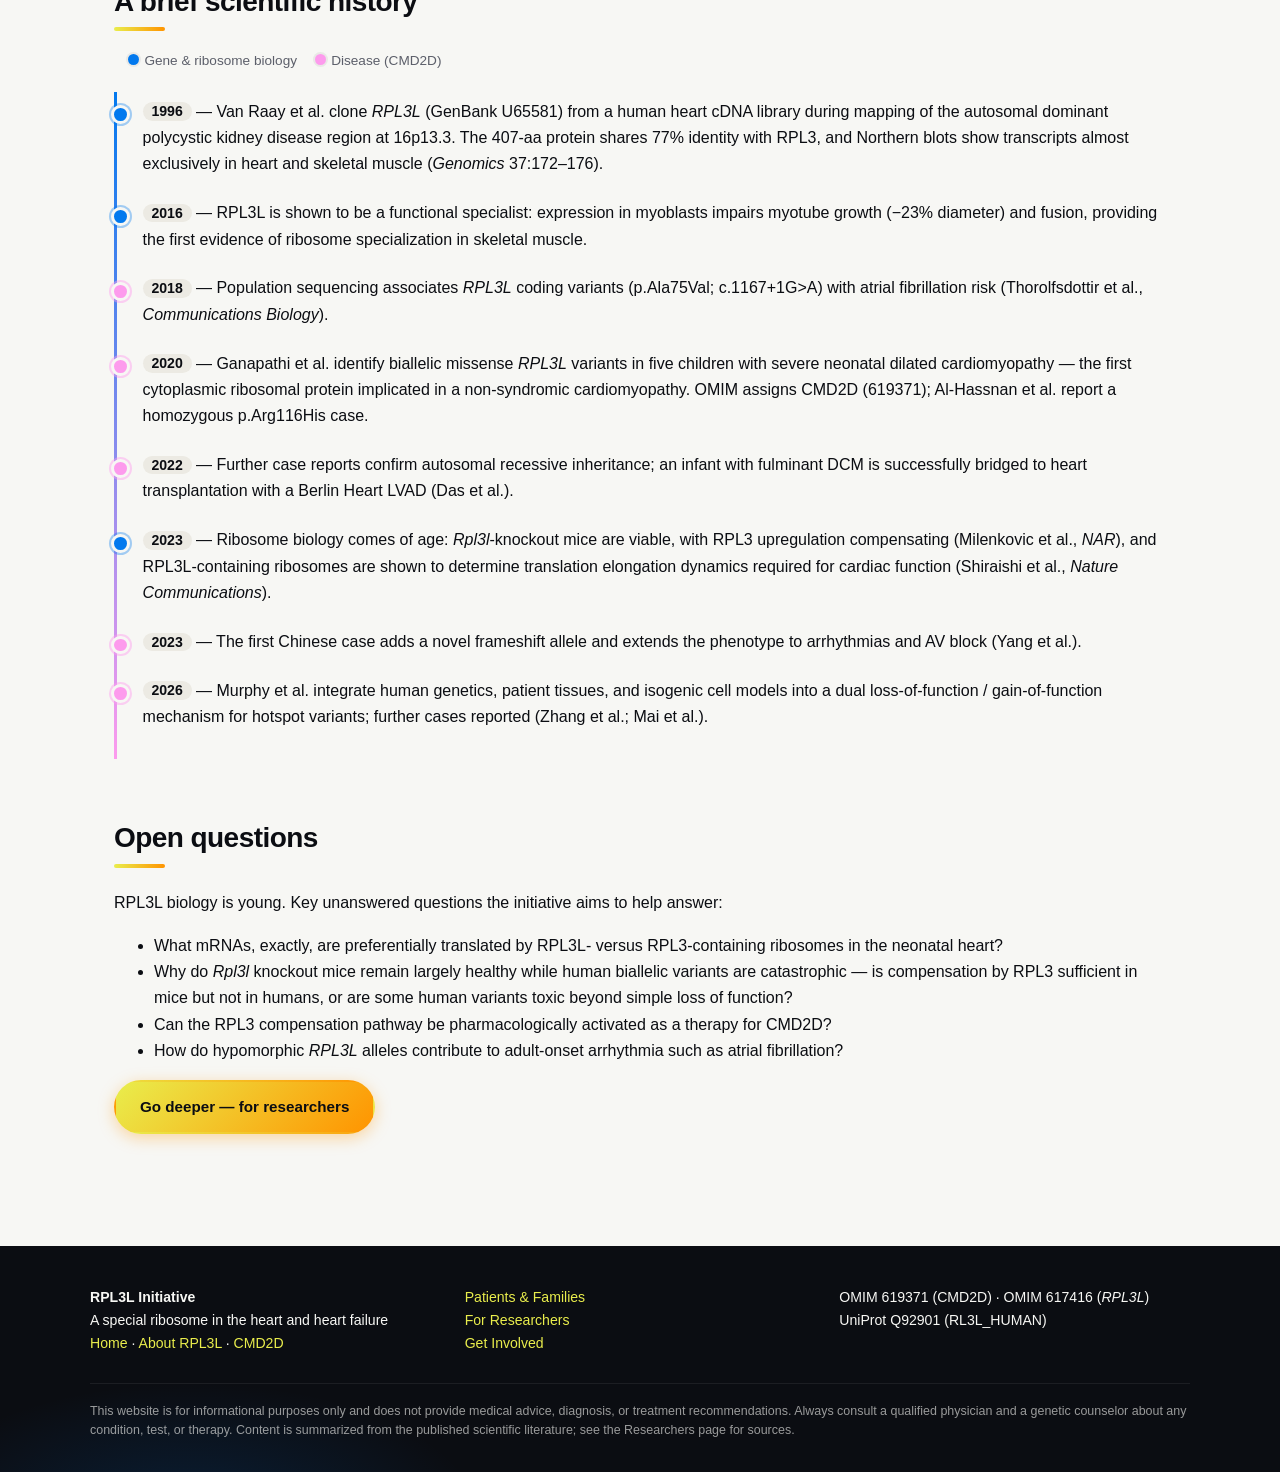
==== commit bc3079a2: "Add files via upload" ====
--- a/about.html
+++ b/about.html
@@ -116,7 +116,7 @@
       <li class="disease"><b class="year">2020</b> — Ganapathi et&nbsp;al. identify biallelic missense <em>RPL3L</em> variants in five children with severe neonatal dilated cardiomyopathy — the first cytoplasmic ribosomal protein implicated in a non-syndromic cardiomyopathy. OMIM assigns CMD2D (619371); Al-Hassnan et&nbsp;al. report a homozygous p.Arg116His case.</li>
       <li class="disease"><b class="year">2022</b> — Further case reports confirm autosomal recessive inheritance; an infant with fulminant DCM is successfully bridged to heart transplantation with a Berlin Heart LVAD (Das et&nbsp;al.).</li>
       <li><b class="year">2023</b> — Ribosome biology comes of age: <em>Rpl3l</em>-knockout mice are viable, with RPL3 upregulation compensating (Milenkovic et&nbsp;al., <em>NAR</em>), and RPL3L-containing ribosomes are shown to determine translation elongation dynamics required for cardiac function (Shiraishi et&nbsp;al., <em>Nature Communications</em>).</li>
-      <li class="disease"><b class="year">2023</b> — The first Chinese case adds the first frameshift allele and extends the phenotype to arrhythmias and AV block (Yang et&nbsp;al.).</li>
+      <li class="disease"><b class="year">2023</b> — The first Chinese case adds a novel frameshift allele and extends the phenotype to arrhythmias and AV block (Yang et&nbsp;al.).</li>
       <li class="disease"><b class="year">2026</b> — Murphy et&nbsp;al. integrate human genetics, patient tissues, and isogenic cell models into a dual loss-of-function / gain-of-function mechanism for hotspot variants; further cases reported (Zhang et&nbsp;al.; Mai et&nbsp;al.).</li>
     </ul>
   </section>
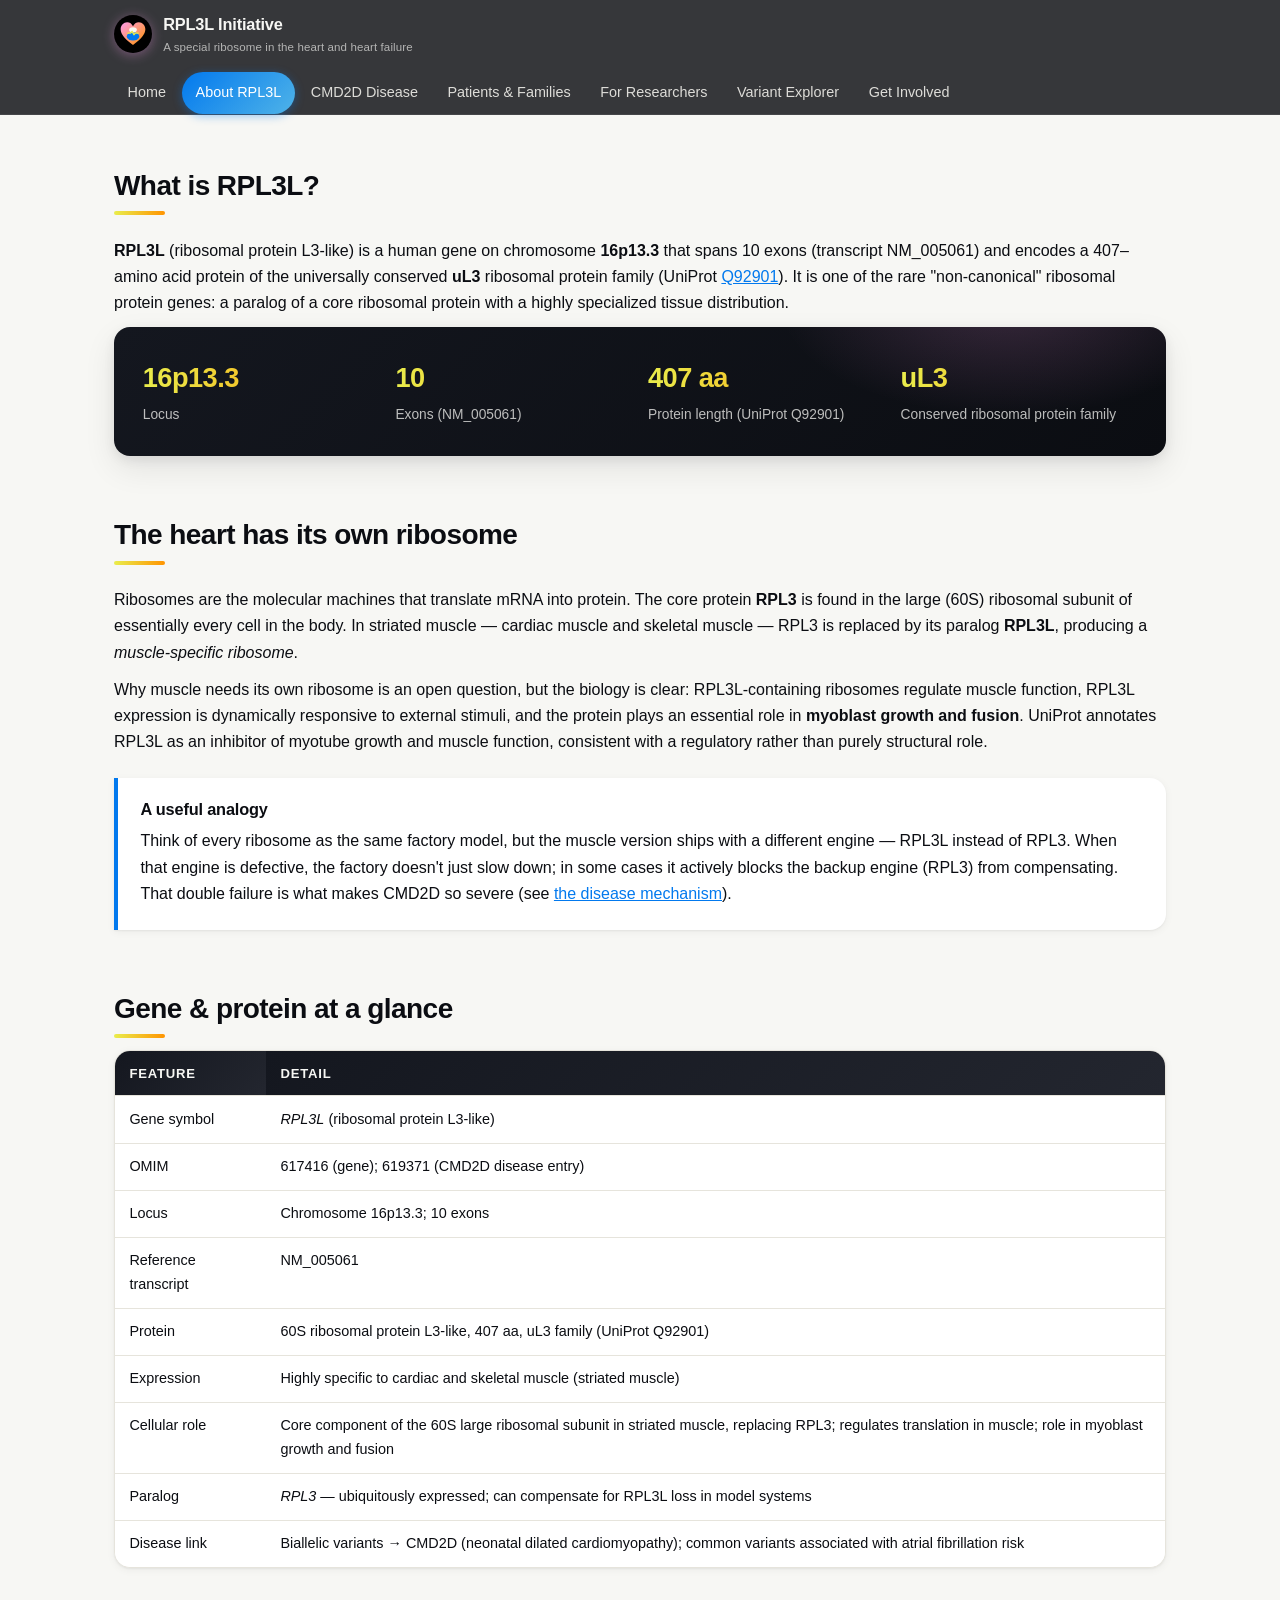
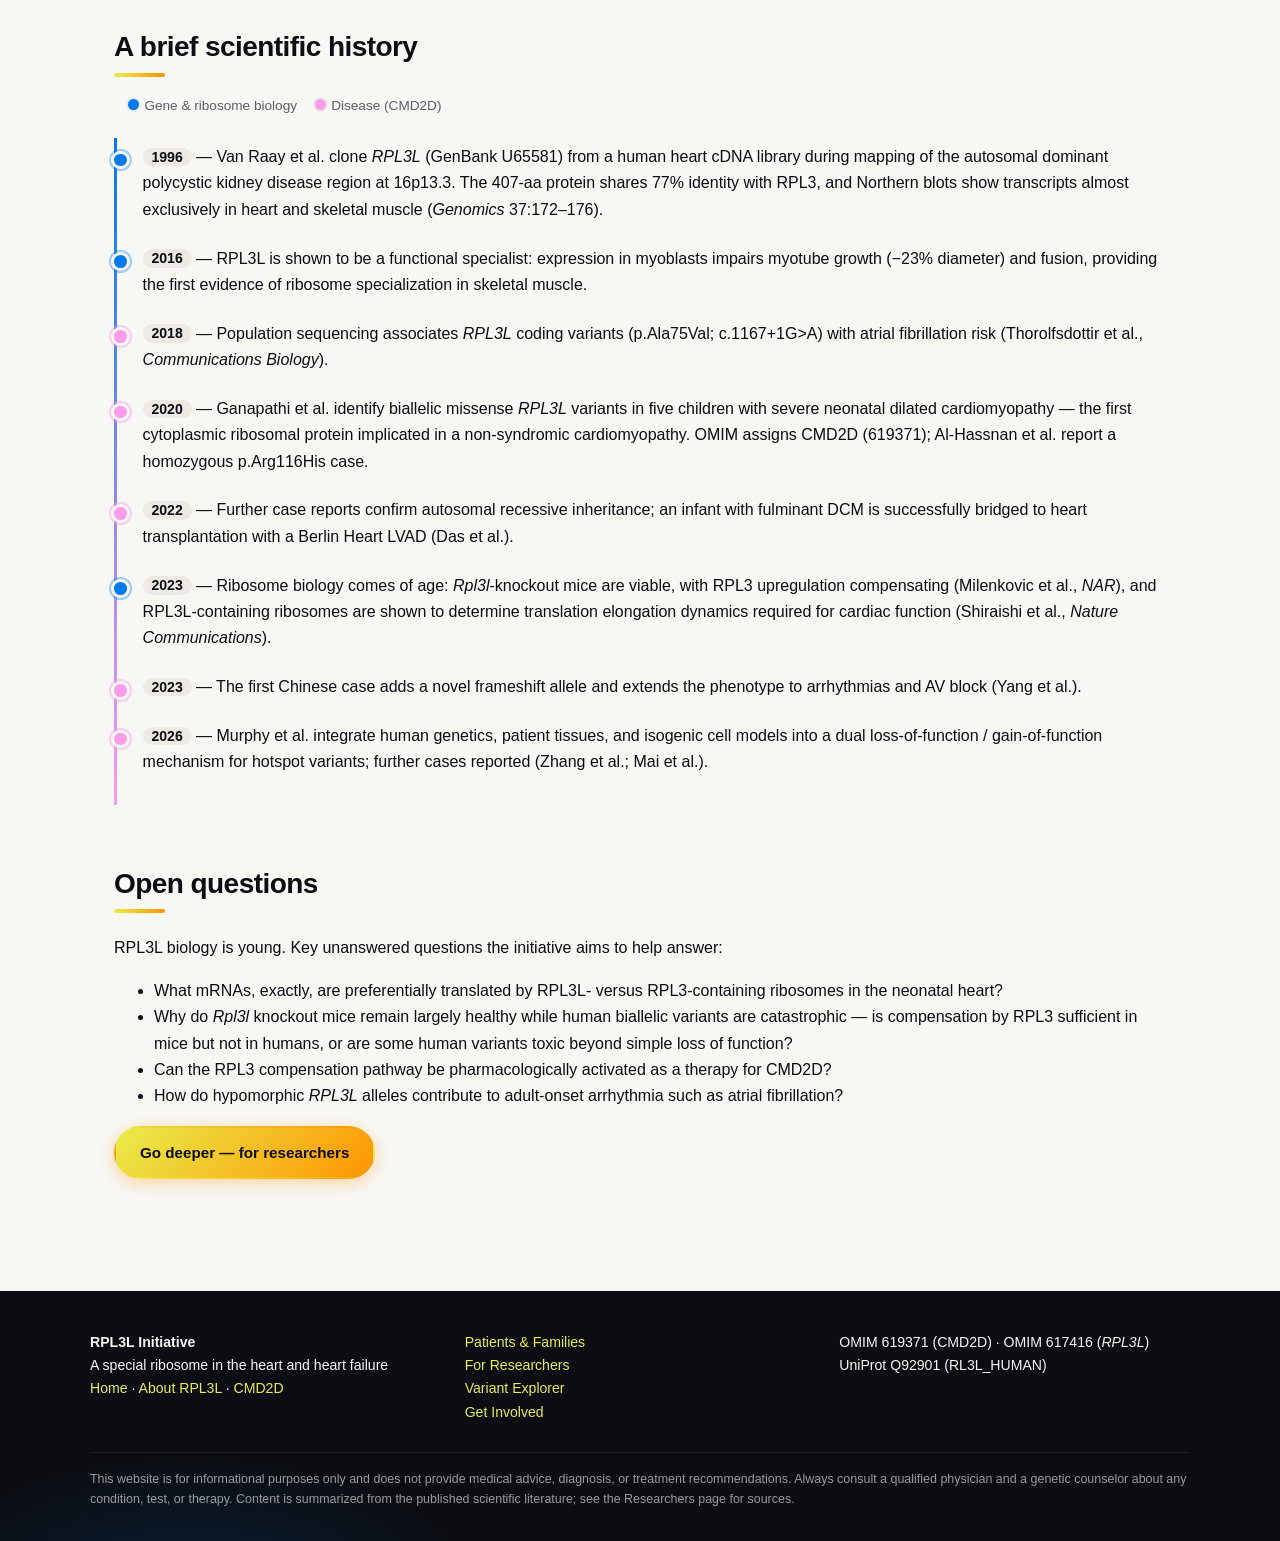
==== commit 5133777d: "Add files via upload" ====
--- a/about.html
+++ b/about.html
@@ -35,6 +35,7 @@
         <li><a href="cmd2d.html">CMD2D Disease</a></li>
         <li><a href="patients.html">Patients &amp; Families</a></li>
         <li><a href="research.html">For Researchers</a></li>
+        <li><a href="explorer.html">Variant Explorer</a></li>
         <li><a href="support.html">Get Involved</a></li>
       </ul>
     </nav>
@@ -146,6 +147,7 @@
     <div>
       <a href="patients.html">Patients &amp; Families</a><br>
       <a href="research.html">For Researchers</a><br>
+      <a href="explorer.html">Variant Explorer</a><br>
       <a href="support.html">Get Involved</a>
     </div>
     <div>
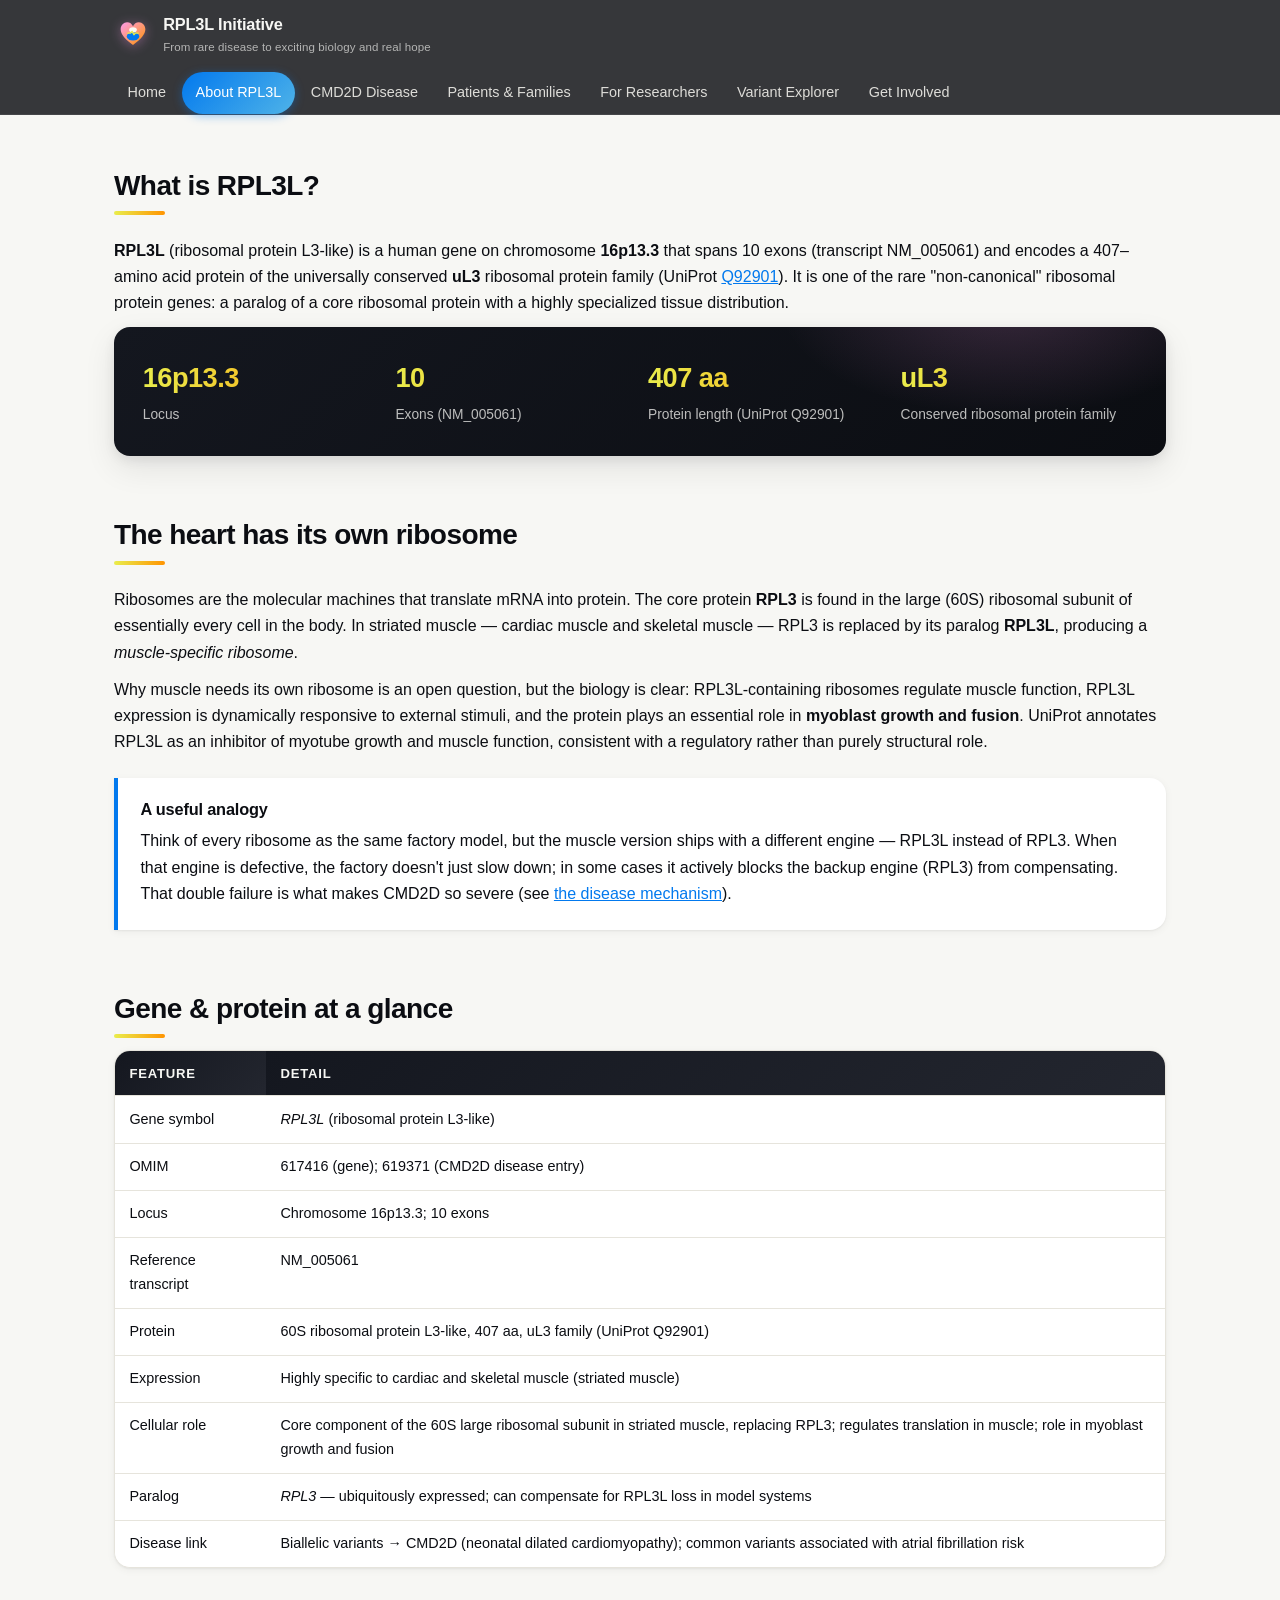
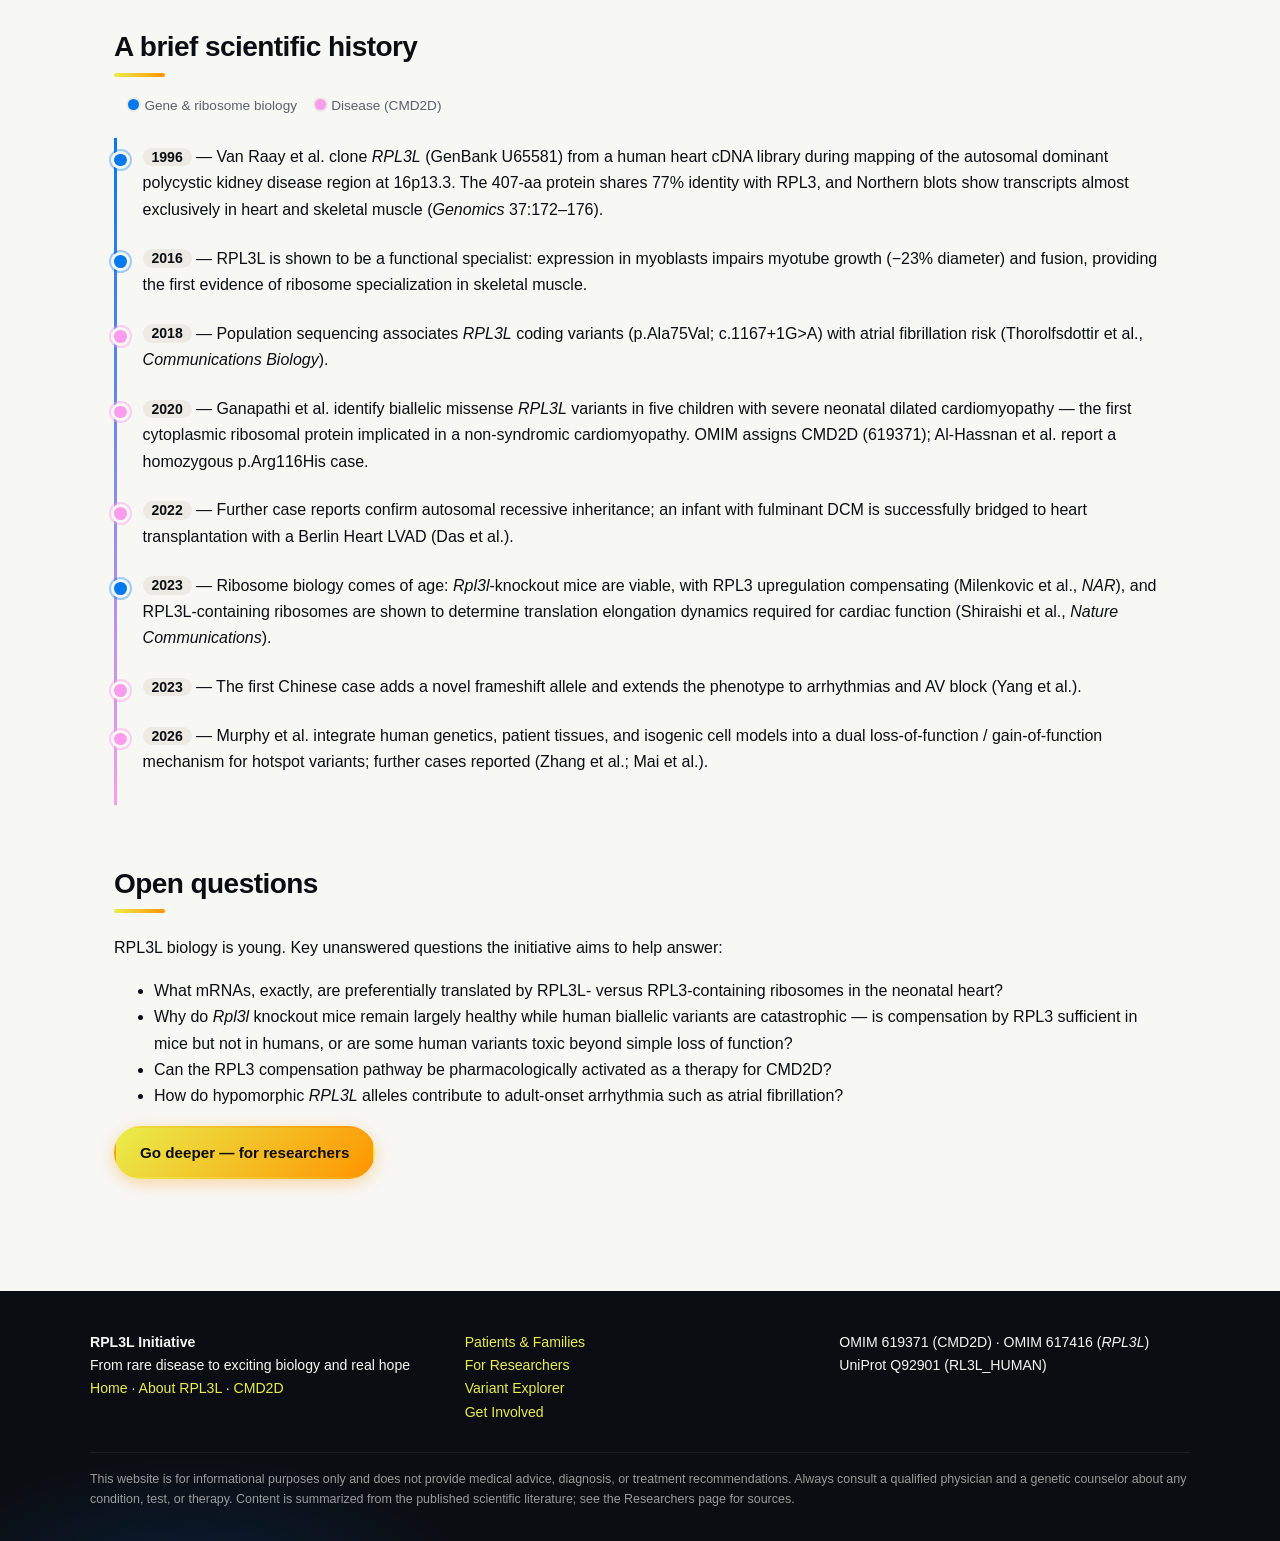
==== commit 2e569926: "Add files via upload" ====
--- a/about.html
+++ b/about.html
@@ -20,13 +20,12 @@
             <stop offset="1" stop-color="#FF9400"/>
           </linearGradient>
         </defs>
-        <circle cx="20" cy="20" r="20" fill="#000000"/>
         <path d="M20 31.5 C 11.5 25.5, 7 20, 7 15 C 7 10.5, 10.3 7.5, 13.8 7.5 C 16.6 7.5, 18.9 9.2, 20 11.8 C 21.1 9.2, 23.4 7.5, 26.2 7.5 C 29.7 7.5, 33 10.5, 33 15 C 33 20, 28.5 25.5, 20 31.5 Z" fill="url(#heartGrad)"/>
         <ellipse cx="20" cy="22.5" rx="6.6" ry="4.4" fill="#0279EE"/>
         <ellipse cx="20" cy="15.6" rx="4.1" ry="2.7" fill="#FAF9F3"/>
         <path d="M14.5 19 L17.5 19 L19 17.2 L21 20.8 L22.5 19 L25.5 19" fill="none" stroke="#E9ED4C" stroke-width="1.4" stroke-linecap="round" stroke-linejoin="round"/>
       </svg>
-      <span class="name">RPL3L Initiative<small>A special ribosome in the heart and heart failure</small></span>
+      <span class="name">RPL3L Initiative<small>From rare disease to exciting biology and real hope</small></span>
     </a>
     <nav class="main" aria-label="Main navigation">
       <ul>
@@ -141,7 +140,7 @@
   <div class="inner">
     <div>
       <strong>RPL3L Initiative</strong><br>
-      A special ribosome in the heart and heart failure<br>
+      From rare disease to exciting biology and real hope<br>
       <a href="index.html">Home</a> · <a href="about.html">About RPL3L</a> · <a href="cmd2d.html">CMD2D</a>
     </div>
     <div>
